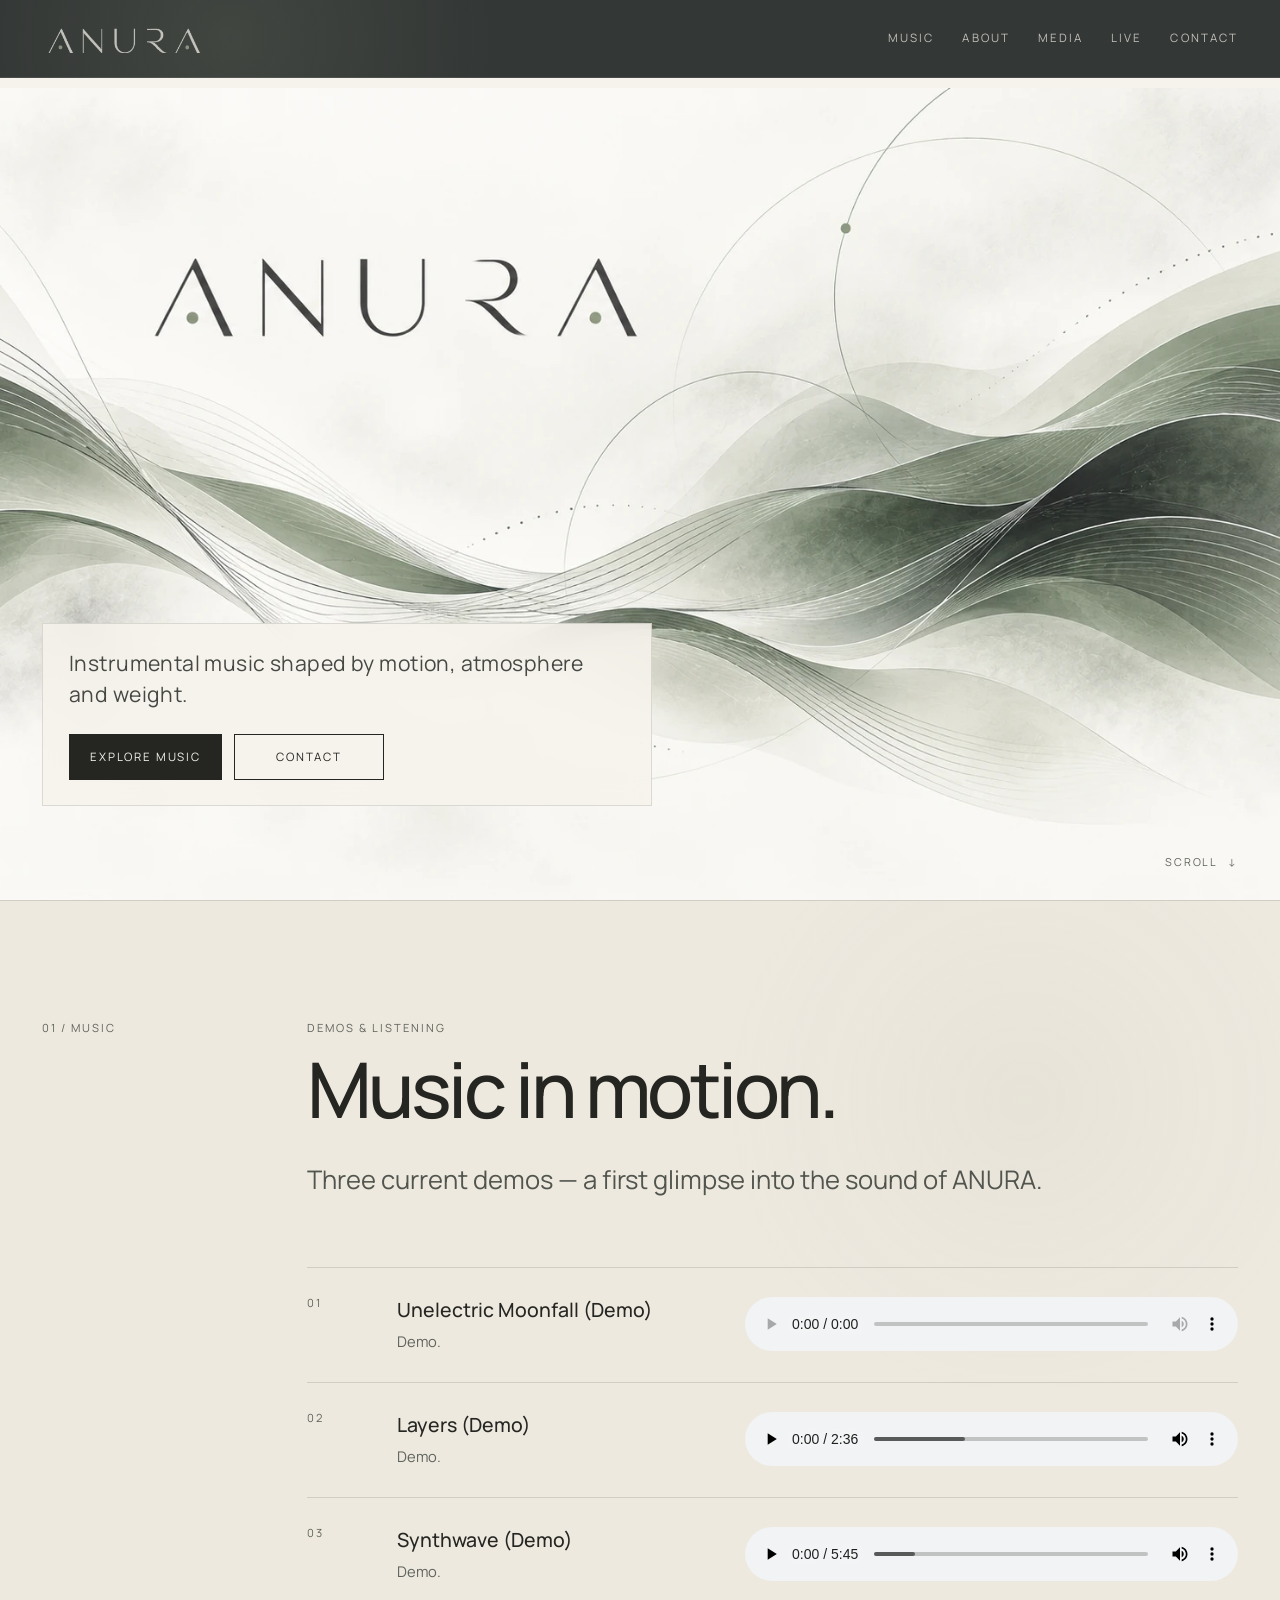
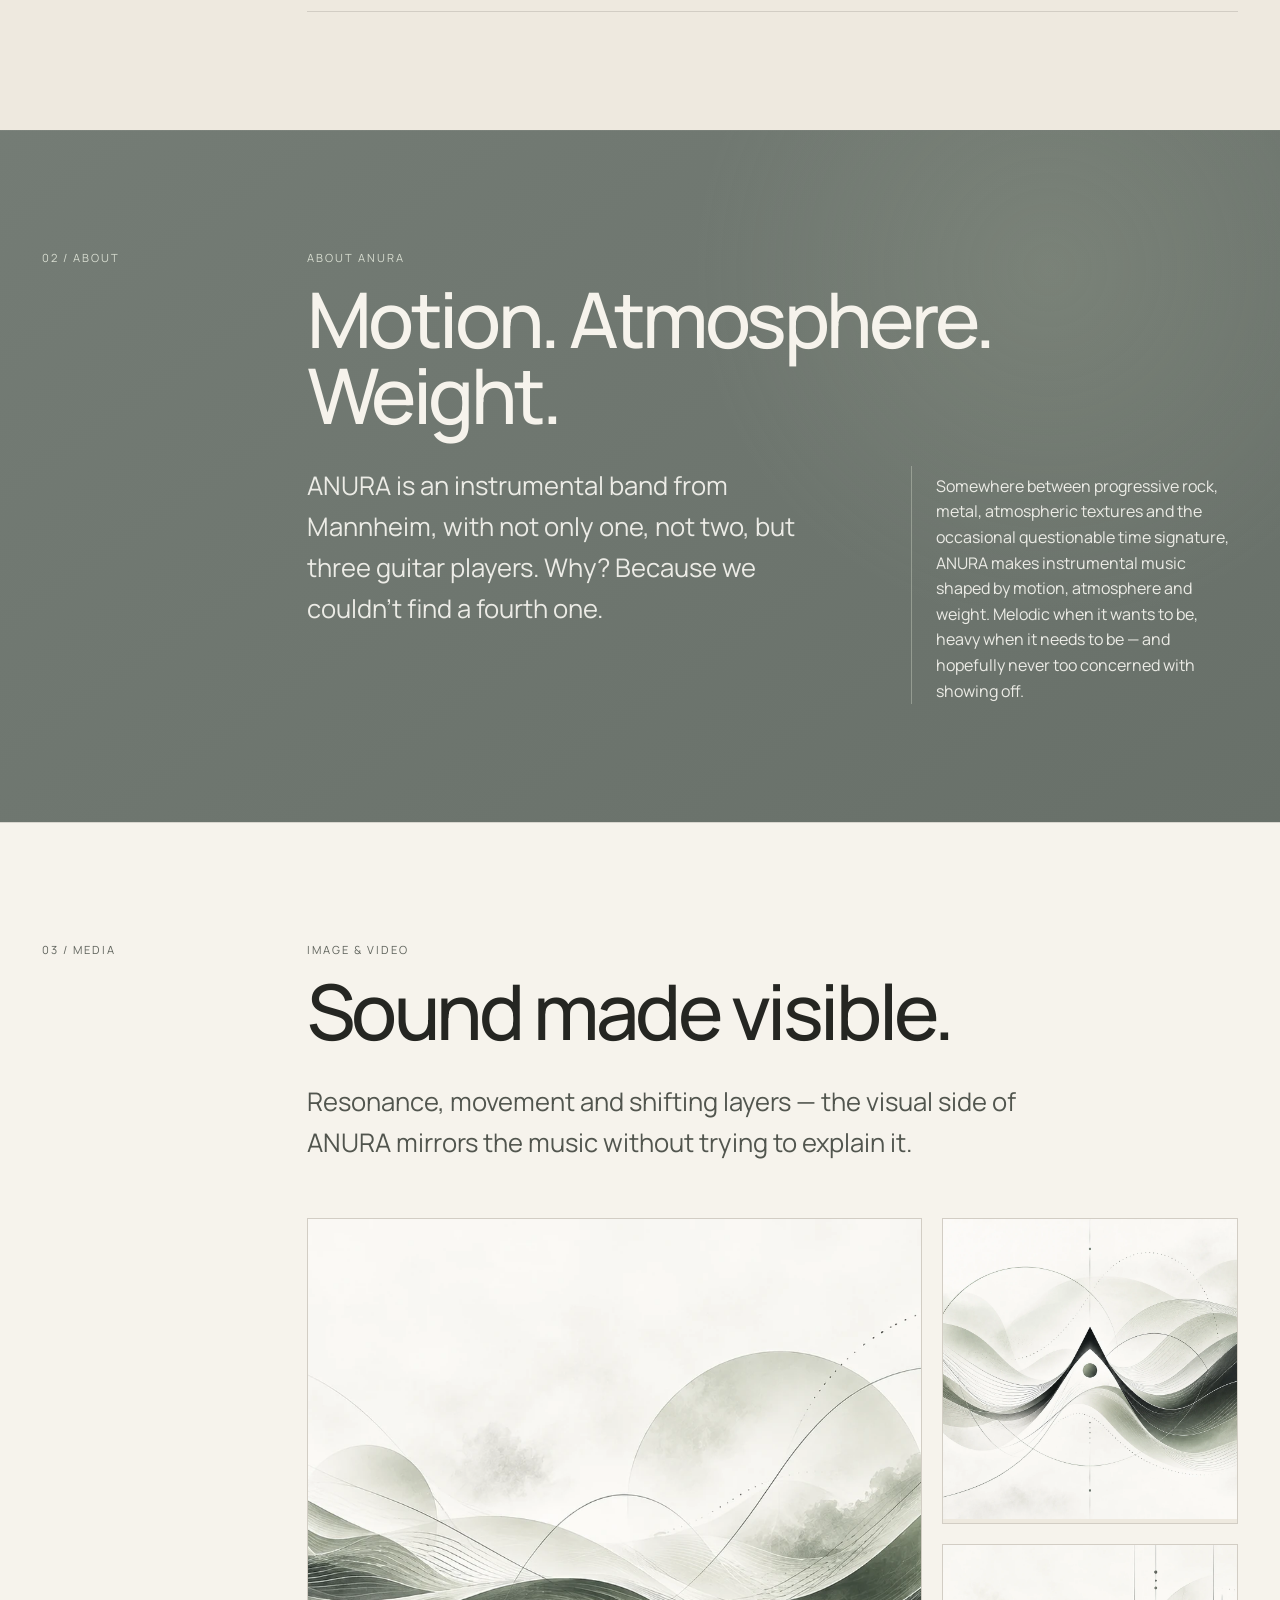
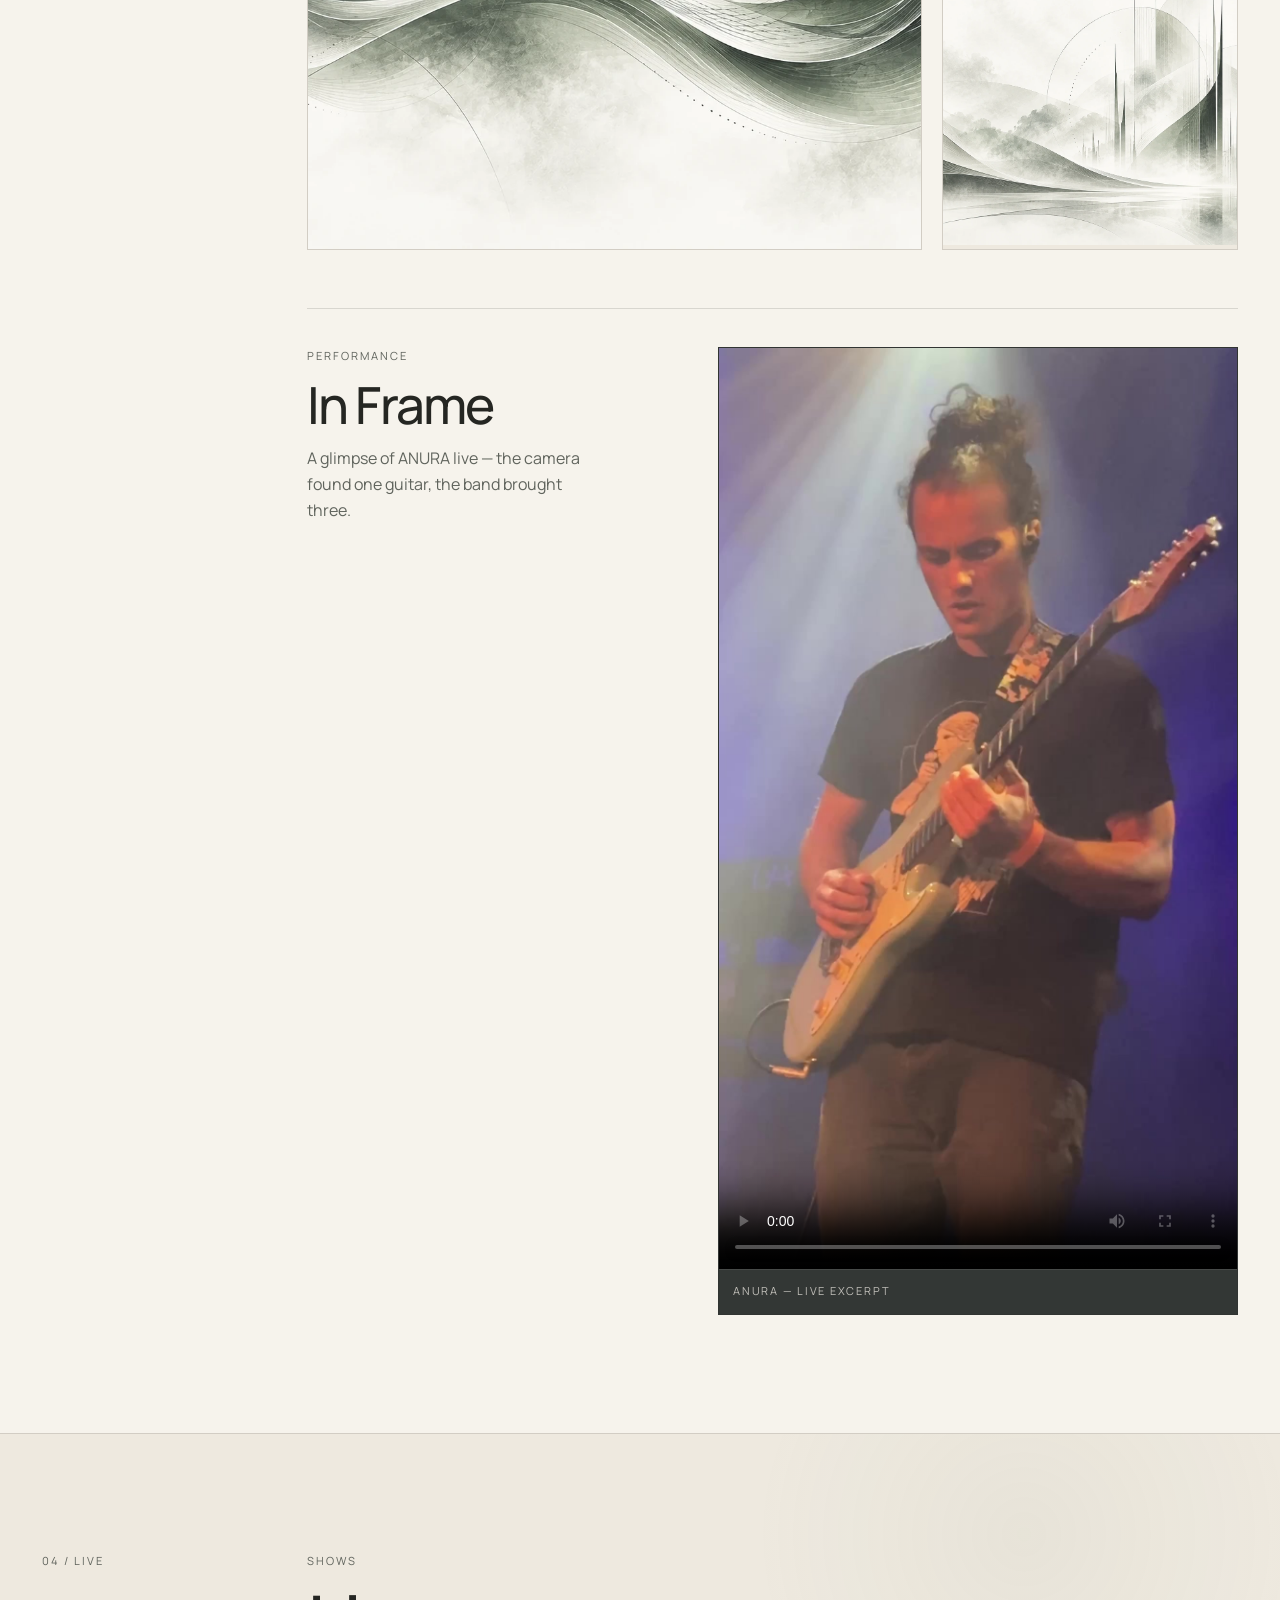
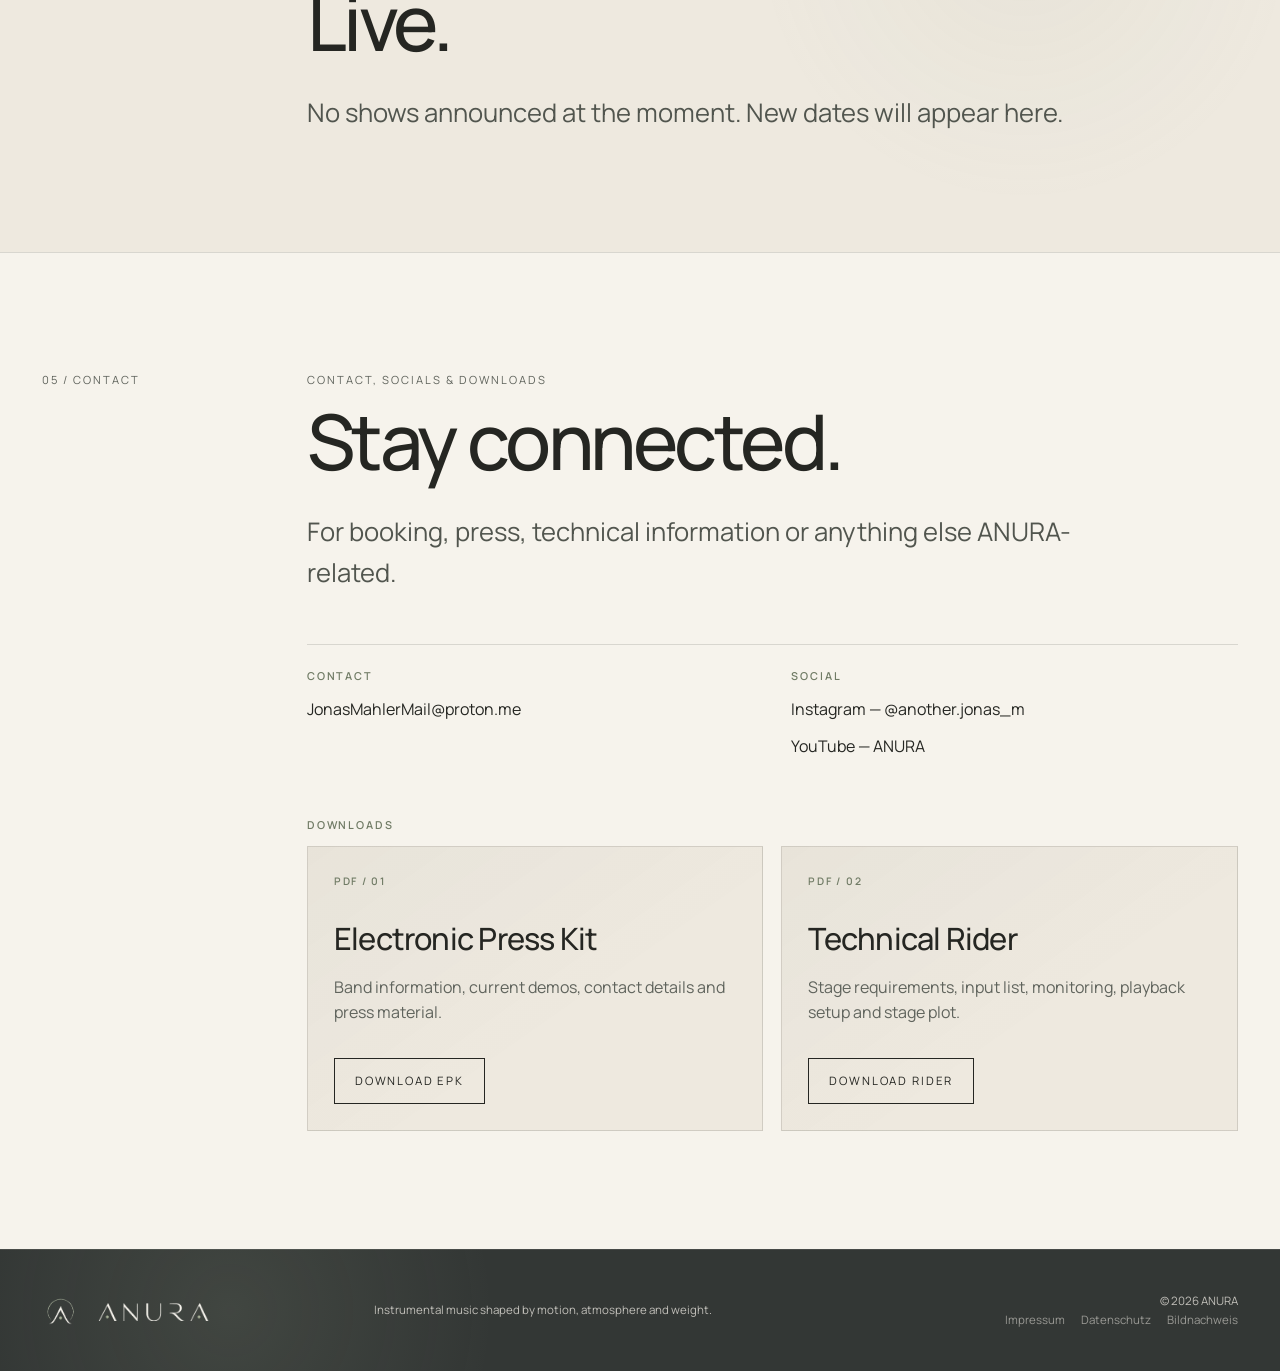
==== index.html @ facc335d "Website v1" ====
<!doctype html>
<html lang="en">
<head>
  <meta charset="utf-8">
  <meta name="viewport" content="width=device-width, initial-scale=1">

  <title>ANURA — Instrumental music shaped by motion, atmosphere and weight.</title>
  <meta name="description" content="ANURA — Instrumental music shaped by motion, atmosphere and weight.">
  <meta name="theme-color" content="#F6F3EC">
  <meta name="author" content="ANURA">
  <meta name="robots" content="index, follow">
  <meta property="og:type" content="website">
  <meta property="og:title" content="ANURA — Instrumental music shaped by motion, atmosphere and weight.">
  <meta property="og:description" content="ANURA — instrumental progressive music from Mannheim. Music, visuals, press kit and technical rider.">
  <meta property="og:image" content="assets/images/anura-hero-visual.webp">

  <link rel="preconnect" href="https://fonts.bunny.net">
  <link href="https://fonts.bunny.net/css?family=manrope:300,400,500,600" rel="stylesheet">
  <link rel="icon" href="assets/brand/anura-favicon.png" type="image/png">
  <link rel="stylesheet" href="style.css">
</head>

<body>
  <header class="site-header" id="site-header">
    <a class="header-logo" href="#top" aria-label="ANURA — back to top">
      <img src="assets/brand/anura-wordmark-light.png" alt="ANURA">
    </a>

    <button
      class="menu-toggle"
      type="button"
      aria-expanded="false"
      aria-controls="main-navigation"
      aria-label="Open navigation">
      <span></span>
      <span></span>
    </button>

    <nav class="main-nav" id="main-navigation" aria-label="Main navigation">
      <a href="#music">Music</a>
      <a href="#about">About</a>
      <a href="#media">Media</a>
      <a href="#live">Live</a>
      <a href="#contact">Contact</a>
    </nav>
  </header>

  <main id="top">
    <section class="hero hero-visual" aria-labelledby="hero-title">
      <h1 id="hero-title" class="sr-only">ANURA</h1>

      <figure class="hero-art reveal">
        <img
          src="assets/images/anura-hero-visual.webp"
          alt="ANURA wordmark above flowing abstract waveforms in sage, graphite and off-white.">
      </figure>

      <div class="hero-panel reveal">
        <p class="hero-subline">
          Instrumental music shaped by motion, atmosphere and weight.
        </p>

        <div class="hero-actions">
          <a class="button button-primary" href="#music">Explore music</a>
          <a class="button button-secondary" href="#contact">Contact</a>
        </div>
      </div>

      <a class="scroll-hint" href="#music" aria-label="Scroll to music">
        <span>Scroll</span>
        <span aria-hidden="true">↓</span>
      </a>
    </section>

    <section class="section section-soft" id="music" aria-labelledby="music-title">
      <div class="section-index reveal">01 / Music</div>

      <div class="section-content reveal">
        <p class="eyebrow">Demos & listening</p>
        <h2 id="music-title">Music in motion.</h2>
        <p class="lead">
          Three current demos — a first glimpse into the sound of ANURA.
        </p>

        <div class="track-list" aria-label="ANURA music tracks">
          <article class="track-card">
            <div class="track-meta">
              <span class="track-number">01</span>
              <div>
                <h3>Unelectric Moonfall (Demo)</h3>
                <p>Demo.</p>
              </div>
            </div>
            <audio controls preload="metadata">
              <source src="media/audio/song1.wav" type="audio/wav">
              Your browser does not support the audio element.
            </audio>
          </article>

          <article class="track-card">
            <div class="track-meta">
              <span class="track-number">02</span>
              <div>
                <h3>Layers (Demo)</h3>
                <p>Demo.</p>
              </div>
            </div>
            <audio controls preload="metadata">
              <source src="media/audio/song2.mp3" type="audio/mpeg">
              Your browser does not support the audio element.
            </audio>
          </article>

          <article class="track-card">
            <div class="track-meta">
              <span class="track-number">03</span>
              <div>
                <h3>Synthwave (Demo)</h3>
                <p>Demo.</p>
              </div>
            </div>
            <audio controls preload="metadata">
              <source src="media/audio/song3.mp3" type="audio/mpeg">
              Your browser does not support the audio element.
            </audio>
          </article>
        </div>
      </div>
    </section>

    <section class="section section-contrast" id="about" aria-labelledby="about-title">
      <div class="section-index reveal">02 / About</div>

      <div class="section-content reveal">
        <p class="eyebrow">About ANURA</p>
        <h2 id="about-title">Motion. Atmosphere. Weight.</h2>

        <div class="copy-columns">
          <p class="lead">
            ANURA is an instrumental band from Mannheim, with not only one, not two,
            but three guitar players. Why? Because we couldn't find a fourth one.
          </p>
          <p>
            Somewhere between progressive rock, metal, atmospheric textures and the occasional
            questionable time signature, ANURA makes instrumental music shaped by motion, atmosphere
            and weight. Melodic when it wants to be, heavy when it needs to be — and hopefully never
            too concerned with showing off.
          </p>
        </div>
      </div>
    </section>

    <section class="section" id="media" aria-labelledby="media-title">
      <div class="section-index reveal">03 / Media</div>

      <div class="section-content reveal">
        <p class="eyebrow">Image & video</p>
        <h2 id="media-title">Sound made visible.</h2>
        <p class="lead">
          Resonance, movement and shifting layers — the visual side of ANURA mirrors the music without trying to explain it.
        </p>

        <div class="visual-gallery">
          <figure class="visual-card visual-card-wide">
            <img
              src="assets/images/anura-resonance-visual.webp"
              alt="Abstract ANURA visual with layered sage and graphite waveforms, arcs and fine resonance lines."
              loading="lazy">
          </figure>

          <figure class="visual-card">
            <img
              src="assets/images/anura-a-visual.webp"
              alt="Abstract ANURA artwork with a central stylized A surrounded by flowing waveforms and curved line structures."
              loading="lazy">
          </figure>

          <figure class="visual-card visual-card-third">
            <img
              src="assets/images/anura-motion-visual-03.webp"
              alt="Atmospheric ANURA visual with mist, vertical structures, fine arcs and subtle geometric traces."
              loading="lazy">
          </figure>
        </div>

        <div class="video-feature">
          <div class="video-feature-copy">
            <p class="eyebrow">Performance</p>
            <h3>In Frame</h3>
            <p>A glimpse of ANURA live — the camera found one guitar, the band brought three.</p>
          </div>

          <figure class="video-card video-card-featured">
            <video
              controls
              preload="metadata"
              playsinline
              poster="assets/images/anura-video-poster.jpg">
              <source src="media/video/anura-live.mp4" type="video/mp4">
              Your browser does not support the video element.
            </video>
            <figcaption>ANURA — Live Excerpt</figcaption>
          </figure>
        </div>
      </div>
    </section>

    <section class="section section-soft" id="live" aria-labelledby="live-title">
      <div class="section-index reveal">04 / Live</div>

      <div class="section-content reveal">
        <p class="eyebrow">Shows</p>
        <h2 id="live-title">Live.</h2>
        <p class="lead">
          No shows announced at the moment. New dates will appear here.
        </p>
      </div>
    </section>

    <section class="section contact-section" id="contact" aria-labelledby="contact-title">
      <div class="section-index reveal">05 / Contact</div>

      <div class="section-content reveal">
        <p class="eyebrow">Contact, socials & downloads</p>
        <h2 id="contact-title">Stay connected.</h2>
        <p class="lead">
          For booking, press, technical information or anything else ANURA-related.
        </p>

        <div class="contact-grid">
          <div class="contact-group">
            <p class="contact-label">Contact</p>
            <a class="contact-link" href="mailto:JonasMahlerMail@proton.me">
              JonasMahlerMail@proton.me
            </a>
          </div>

          <div class="contact-group">
            <p class="contact-label">Social</p>
            <div class="link-stack">
              <a
                class="contact-link"
                href="https://www.instagram.com/another.jonas_m/"
                target="_blank"
                rel="noopener noreferrer">
                Instagram — @another.jonas_m
              </a>
              <a
                class="contact-link"
                href="https://www.youtube.com/@Anura-n4k"
                target="_blank"
                rel="noopener noreferrer">
                YouTube — ANURA
              </a>
            </div>
          </div>
        </div>

        <div class="download-area">
          <p class="contact-label">Downloads</p>

          <div class="download-grid">
            <article class="download-card">
              <div>
                <span class="download-index">PDF / 01</span>
                <h3>Electronic Press Kit</h3>
                <p>
                  Band information, current demos, contact details and press material.
                </p>
              </div>
              <a
                class="button button-secondary download-button"
                href="media/documents/ANURA_EPK_2026.pdf"
                download="ANURA_EPK_2026.pdf">
                Download EPK
              </a>
            </article>

            <article class="download-card">
              <div>
                <span class="download-index">PDF / 02</span>
                <h3>Technical Rider</h3>
                <p>
                  Stage requirements, input list, monitoring, playback setup and stage plot.
                </p>
              </div>
              <a
                class="button button-secondary download-button"
                href="media/documents/ANURA_Technical_Rider_2026.pdf"
                download="ANURA_Technical_Rider_2026.pdf">
                Download Rider
              </a>
            </article>
          </div>
        </div>
      </div>
    </section>
  </main>

  <footer class="site-footer">
    <div class="footer-brand">
      <img src="assets/brand/anura-signet-light.png" alt="" aria-hidden="true">
      <img src="assets/brand/anura-wordmark-light.png" alt="ANURA">
    </div>

    <p>Instrumental music shaped by motion, atmosphere and weight.</p>

    <div class="footer-meta">
      <span>© <span id="year"></span> ANURA</span>
      <nav class="legal-links" aria-label="Legal information">
        <a href="impressum.html">Impressum</a>
        <a href="datenschutz.html">Datenschutz</a>
        <a href="bildnachweis.html">Bildnachweis</a>
      </nav>
    </div>
  </footer>

  <script src="script.js"></script>
</body>
</html>
---- style.css ----
:root {
  --paper: #f6f3ec;
  --paper-soft: #eee9df;
  --ink: #252622;
  --ink-soft: #60645d;
  --sage: #8f9a80;
  --sage-dark: #707b65;
  --graphite: #3e433f;
  --graphite-deep: #333735;
  --graphite-soft: #4b514c;
  --about-dark: #747c75;
  --about-dark-deep: #687069;
  --line: rgba(37, 38, 34, 0.14);
  --line-soft: rgba(143, 154, 128, 0.22);
  --content: 1440px;
}

* {
  box-sizing: border-box;
}

html {
  scroll-behavior: smooth;
  scroll-padding-top: 96px;
}

body {
  margin: 0;
  min-width: 320px;
  background: var(--paper);
  color: var(--ink);
  font-family: "Manrope", Arial, Helvetica, sans-serif;
  font-size: 16px;
  line-height: 1.6;
  -webkit-font-smoothing: antialiased;
}

body.menu-open {
  overflow: hidden;
}

img {
  max-width: 100%;
  display: block;
}

a {
  color: inherit;
  text-decoration: none;
}

button {
  font: inherit;
}


.sr-only {
  position: absolute !important;
  width: 1px !important;
  height: 1px !important;
  padding: 0 !important;
  margin: -1px !important;
  overflow: hidden !important;
  clip: rect(0, 0, 0, 0) !important;
  white-space: nowrap !important;
  border: 0 !important;
}

::selection {
  color: var(--paper);
  background: var(--ink);
}

.site-header {
  position: fixed;
  inset: 0 0 auto 0;
  z-index: 100;
  width: min(100%, var(--content));
  margin-inline: auto;
  padding: 24px 42px;
  display: flex;
  align-items: center;
  justify-content: space-between;
  transition: background .25s ease, border-color .25s ease;
}

.site-header.scrolled {
  background: rgba(246, 243, 236, 0.91);
  border-bottom: 1px solid var(--line);
  backdrop-filter: blur(12px);
}

.header-logo {
  width: 166px;
}

.header-logo img {
  width: 100%;
}

.main-nav {
  display: flex;
  gap: 28px;
  align-items: center;
}

.main-nav a {
  font-size: .72rem;
  text-transform: uppercase;
  letter-spacing: .18em;
  opacity: .7;
  transition: opacity .2s ease;
}

.main-nav a:hover,
.main-nav a:focus-visible {
  opacity: 1;
}

.menu-toggle {
  display: none;
  width: 44px;
  height: 44px;
  padding: 10px;
  border: 0;
  background: transparent;
  cursor: pointer;
}

.menu-toggle span {
  display: block;
  height: 1px;
  margin: 7px 0;
  background: var(--ink);
}

.hero {
  position: relative;
  width: min(100%, var(--content));
  min-height: 100svh;
  margin-inline: auto;
  padding: 150px 42px 78px;
  display: grid;
  grid-template-columns: minmax(0, 1.2fr) minmax(280px, .8fr);
  align-items: center;
  gap: 58px;
  overflow: hidden;
}

.hero-background {
  position: absolute;
  inset: 0;
  pointer-events: none;
}

.orbit {
  position: absolute;
  border: 1px solid var(--line-soft);
  border-radius: 50%;
}

.orbit-one {
  width: 520px;
  height: 520px;
  right: -90px;
  top: 100px;
}

.orbit-two {
  width: 310px;
  height: 310px;
  right: 20px;
  top: 205px;
  border-style: dashed;
  opacity: .65;
}

.motion-line {
  position: absolute;
  left: 8%;
  width: 68%;
  height: 160px;
  border: solid var(--line-soft);
  border-width: 1px 0 0;
  border-radius: 50%;
  transform-origin: left center;
}

.line-one {
  top: 62%;
  transform: rotate(4deg);
}

.line-two {
  top: 67%;
  transform: rotate(-2deg) scaleY(.72);
}

.line-three {
  top: 72%;
  transform: rotate(3deg) scaleY(.42);
  opacity: .7;
}

.hero-copy {
  position: relative;
  z-index: 2;
  max-width: 850px;
}

.hero-wordmark {
  width: min(100%, 850px);
  margin-bottom: 30px;
}

.hero-subline {
  max-width: 700px;
  margin: 0;
  font-size: clamp(1.12rem, 2vw, 1.62rem);
  line-height: 1.45;
  letter-spacing: .02em;
  color: #464943;
}

.hero-actions {
  display: flex;
  flex-wrap: wrap;
  gap: 12px;
  margin-top: 38px;
}

.button {
  display: inline-flex;
  align-items: center;
  justify-content: center;
  min-width: 150px;
  padding: 13px 20px;
  border: 1px solid var(--ink);
  font-size: .72rem;
  text-transform: uppercase;
  letter-spacing: .16em;
  transition: transform .2s ease, background .2s ease, color .2s ease;
}

.button:hover,
.button:focus-visible {
  transform: translateY(-2px);
}

.button-primary {
  color: var(--paper);
  background: var(--ink);
}

.button-secondary:hover {
  background: rgba(37, 38, 34, .05);
}

.hero-signet {
  position: relative;
  z-index: 2;
  justify-self: end;
  width: min(29vw, 360px);
}

.hero-signet img {
  width: 100%;
}

.scroll-hint {
  position: absolute;
  left: 42px;
  bottom: 30px;
  z-index: 2;
  display: flex;
  gap: 10px;
  font-size: .68rem;
  text-transform: uppercase;
  letter-spacing: .17em;
  color: var(--ink-soft);
}

.section {
  width: min(100%, var(--content));
  margin-inline: auto;
  padding: 118px 42px;
  border-top: 1px solid var(--line);
  display: grid;
  grid-template-columns: minmax(140px, .22fr) minmax(0, 1fr);
  gap: 60px;
}

.section-soft {
  width: 100%;
  max-width: none;
  padding-left: max(42px, calc((100vw - var(--content)) / 2 + 42px));
  padding-right: max(42px, calc((100vw - var(--content)) / 2 + 42px));
  background:
    radial-gradient(circle at 80% 24%, rgba(143, 154, 128, .07), transparent 25%),
    var(--paper-soft);
}

.section-contrast {
  width: 100%;
  max-width: none;
  padding-left: max(42px, calc((100vw - var(--content)) / 2 + 42px));
  padding-right: max(42px, calc((100vw - var(--content)) / 2 + 42px));
  color: var(--paper);
  background:
    radial-gradient(circle at 82% 20%, rgba(178, 187, 164, .18), transparent 30%),
    linear-gradient(145deg, var(--about-dark) 0%, var(--about-dark-deep) 100%);
  border-top-color: rgba(246, 243, 236, .10);
}

.section-contrast .section-index,
.section-contrast .eyebrow {
  color: #d6dbcf;
}

.section-contrast h2 {
  color: var(--paper);
}

.section-contrast .lead,
.section-contrast .copy-columns p:last-child {
  color: rgba(250, 248, 243, .90);
}

.section-contrast .copy-columns p:last-child {
  border-left: 1px solid rgba(215, 221, 205, .38);
  padding-left: 24px;
}

.section-index,
.eyebrow,
.track-number {
  color: var(--ink-soft);
  font-size: .7rem;
  text-transform: uppercase;
  letter-spacing: .18em;
}

.section-content {
  width: 100%;
  max-width: 1030px;
}

.eyebrow {
  margin: 0 0 14px;
}

.section h2 {
  max-width: 900px;
  margin: 0 0 34px;
  font-size: clamp(2.8rem, 6vw, 5.9rem);
  font-weight: 500;
  line-height: .98;
  letter-spacing: -.045em;
}

.lead {
  max-width: 780px;
  margin: 0;
  color: #51554e;
  font-size: clamp(1.18rem, 2vw, 1.62rem);
}

.track-placeholder-grid {
  margin-top: 66px;
  border-top: 1px solid var(--line);
}

.track-placeholder {
  min-height: 120px;
  padding: 24px 0;
  border-bottom: 1px solid var(--line);
  display: grid;
  grid-template-columns: 86px 1fr;
  align-items: center;
  gap: 20px;
}

.track-placeholder h3 {
  margin: 0 0 5px;
  font-size: 1.22rem;
  font-weight: 500;
}

.track-placeholder p,
.copy-columns p:last-child {
  margin: 0;
  color: var(--ink-soft);
}

.track-placeholder {
  transition: background .22s ease, padding .22s ease;
}

.track-placeholder:hover {
  background: rgba(62, 67, 63, .045);
  padding-left: 14px;
  padding-right: 14px;
}

.copy-columns {
  display: grid;
  grid-template-columns: 1.25fr .75fr;
  gap: 60px;
  align-items: start;
}

.copy-columns p:last-child {
  max-width: 420px;
  padding-top: 8px;
}

.media-placeholders {
  margin-top: 66px;
  display: grid;
  grid-template-columns: 1.15fr .85fr;
  gap: 18px;
}

.media-placeholder {
  min-height: 340px;
  padding: 24px;
  border: 1px solid rgba(62, 67, 63, .20);
  background:
    linear-gradient(145deg, rgba(62, 67, 63, .07), transparent 58%),
    radial-gradient(circle at 70% 30%, rgba(143,154,128,.14), transparent 30%),
    repeating-radial-gradient(
      ellipse at 5% 100%,
      transparent 0 24px,
      rgba(143,154,128,.12) 25px 26px
    );
  display: flex;
  flex-direction: column;
  justify-content: space-between;
}

.media-placeholder span {
  color: var(--ink-soft);
  font-size: .7rem;
  text-transform: uppercase;
  letter-spacing: .18em;
}

.media-placeholder p {
  margin: 0;
  font-size: 1.12rem;
}

.contact-placeholder {
  margin-top: 56px;
  border-top: 1px solid var(--line);
}

.contact-placeholder span {
  display: block;
  padding: 18px 0;
  border-bottom: 1px solid var(--line);
  color: var(--ink-soft);
}

.site-footer {
  width: min(100%, var(--content));
  margin-inline: auto;
  padding: 42px;
  border-top: 1px solid var(--line);
  display: grid;
  grid-template-columns: .8fr 1.4fr .8fr;
  gap: 28px;
  align-items: center;
  color: rgba(246, 243, 236, .72);
  font-size: .72rem;
  background:
    radial-gradient(circle at 18% 50%, rgba(166,176,150,.12), transparent 25%),
    var(--graphite-deep);
  border-top-color: rgba(246, 243, 236, .10);
}

.footer-brand {
  display: flex;
  align-items: center;
  gap: 14px;
}

.footer-brand img:first-child {
  width: 38px;
}

.footer-brand img:last-child {
  width: 120px;
}

.site-footer p {
  margin: 0;
}

.footer-meta {
  display: flex;
  flex-direction: column;
  align-items: flex-end;
  text-align: right;
}

.reveal {
  opacity: 0;
  transform: translateY(18px);
  transition: opacity .7s ease, transform .7s ease;
}

.reveal.visible {
  opacity: 1;
  transform: none;
}

@media (max-width: 960px) {
  .hero {
    grid-template-columns: 1fr;
    align-content: center;
  }

  .hero-signet {
    justify-self: start;
    width: min(52vw, 300px);
  }

  .orbit-one {
    right: -220px;
  }
}

@media (max-width: 820px) {
  .site-header {
    padding: 20px;
  }

  .header-logo {
    width: 132px;
  }

  .menu-toggle {
    display: block;
    position: relative;
    z-index: 102;
  }

  .main-nav {
    position: fixed;
    inset: 0;
    z-index: 101;
    padding: 100px 24px;
    background: rgba(246, 243, 236, .98);
    display: flex;
    flex-direction: column;
    justify-content: center;
    gap: 26px;
    opacity: 0;
    pointer-events: none;
    transition: opacity .22s ease;
  }

  .main-nav.open {
    opacity: 1;
    pointer-events: auto;
  }

  .main-nav a {
    font-size: 1rem;
  }

  .hero {
    min-height: 100svh;
    padding: 130px 20px 70px;
    gap: 28px;
  }

  .hero-signet {
    width: min(58vw, 260px);
  }

  .orbit-one {
    width: 360px;
    height: 360px;
    right: -180px;
    top: 160px;
  }

  .orbit-two {
    display: none;
  }

  .scroll-hint {
    left: 20px;
  }

  .section,
  .section-soft,
  .section-contrast {
    padding: 84px 20px;
    grid-template-columns: 1fr;
    gap: 26px;
  }

  .copy-columns,
  .media-placeholders {
    grid-template-columns: 1fr;
    gap: 24px;
  }

  .media-placeholder {
    min-height: 240px;
  }

  .site-footer {
    padding: 34px 20px 44px;
    grid-template-columns: 1fr;
  }

  .footer-meta {
    align-items: flex-start;
    text-align: left;
  }
}

@media (prefers-reduced-motion: reduce) {
  html {
    scroll-behavior: auto;
  }

  *,
  *::before,
  *::after {
    animation-duration: .01ms !important;
    transition-duration: .01ms !important;
  }

  .reveal {
    opacity: 1;
    transform: none;
  }
}

.track-list {
  margin-top: 66px;
  border-top: 1px solid var(--line);
}

.track-card {
  padding: 26px 0 28px;
  border-bottom: 1px solid var(--line);
  display: grid;
  grid-template-columns: minmax(260px, .9fr) minmax(280px, 1.1fr);
  gap: 34px;
  align-items: center;
}

.track-meta {
  display: grid;
  grid-template-columns: 74px 1fr;
  gap: 16px;
  align-items: start;
}

.track-meta h3 {
  margin: 0 0 5px;
  font-size: 1.22rem;
  font-weight: 500;
}

.track-meta p {
  margin: 0;
  color: var(--ink-soft);
  font-size: .92rem;
}

.track-card audio {
  width: 100%;
  min-height: 42px;
  accent-color: var(--sage-dark);
}

code {
  padding: .08em .28em;
  border-radius: 3px;
  background: rgba(37,38,34,.06);
  font-family: ui-monospace, SFMono-Regular, Menlo, Monaco, Consolas, monospace;
  font-size: .88em;
}

@media (max-width: 820px) {
  .track-card {
    grid-template-columns: 1fr;
    gap: 18px;
  }

  .track-meta {
    grid-template-columns: 58px 1fr;
  }
}


/* =========================================
   v9 — selected ANURA visual system
   ========================================= */

.hero.hero-visual {
  position: relative;
  width: min(100%, var(--content));
  min-height: 100svh;
  margin-inline: auto;
  padding: 105px 42px 62px;
  display: flex;
  align-items: stretch;
  overflow: hidden;
}

.hero-art {
  position: absolute;
  inset: 88px 0 0;
  margin: 0;
  overflow: hidden;
  background: var(--paper);
}

.hero-art img {
  width: 100%;
  height: 100%;
  object-fit: cover;
  object-position: center;
}

.hero-panel {
  position: relative;
  z-index: 3;
  align-self: flex-end;
  width: min(610px, calc(100% - 84px));
  margin: 0 0 32px 0;
  padding: 24px 26px 25px;
  background: rgba(246, 243, 236, .88);
  border: 1px solid rgba(37, 38, 34, .13);
  backdrop-filter: blur(12px);
}

.hero.hero-visual .hero-subline {
  margin: 0;
  max-width: 520px;
  font-size: clamp(1.05rem, 1.65vw, 1.38rem);
}

.hero.hero-visual .hero-actions {
  margin-top: 24px;
}

.hero.hero-visual .scroll-hint {
  z-index: 4;
  left: auto;
  right: 42px;
  color: var(--ink-soft);
}

.visual-gallery {
  margin-top: 64px;
  display: grid;
  grid-template-columns: 1.35fr .65fr;
  gap: 20px;
  align-items: stretch;
}

.visual-card {
  margin: 0;
  border: 1px solid var(--line);
  background: var(--paper-soft);
  overflow: hidden;
}

.visual-card-wide {
  grid-row: span 2;
}

.visual-card img {
  width: 100%;
  height: 100%;
  min-height: 300px;
  object-fit: cover;
  display: block;
}

.visual-card-wide img {
  min-height: 630px;
}

.visual-card figcaption {
  padding: 12px 14px 14px;
  border-top: 1px solid var(--line);
  color: var(--ink-soft);
  font-size: .69rem;
  letter-spacing: .16em;
  text-transform: uppercase;
  background: rgba(246, 243, 236, .94);
}

.video-placeholder {
  min-height: 260px;
  padding: 24px;
  border: 1px solid var(--line);
  background:
    linear-gradient(145deg, rgba(62, 67, 63, .07), transparent 58%),
    radial-gradient(circle at 70% 30%, rgba(143,154,128,.14), transparent 30%),
    var(--paper-soft);
  display: flex;
  flex-direction: column;
  justify-content: space-between;
}

.video-placeholder span {
  color: var(--ink-soft);
  font-size: .7rem;
  text-transform: uppercase;
  letter-spacing: .18em;
}

.video-placeholder p {
  margin: 0;
  font-size: 1.12rem;
}

@media (max-width: 960px) {
  .hero.hero-visual {
    padding-left: 20px;
    padding-right: 20px;
  }

  .hero-art {
    inset: 78px 0 0;
  }

  .hero-panel {
    width: min(580px, calc(100% - 40px));
    margin-bottom: 42px;
  }

  .hero.hero-visual .scroll-hint {
    right: 20px;
  }

  .visual-gallery {
    grid-template-columns: 1fr;
  }

  .visual-card-wide {
    grid-row: auto;
  }

  .visual-card-wide img,
  .visual-card img {
    min-height: 0;
    aspect-ratio: 16 / 9;
  }
}

@media (max-width: 620px) {
  .hero.hero-visual {
    min-height: 88svh;
    padding-top: 86px;
  }

  .hero-art {
    inset: 72px 0 0;
  }

  .hero-art img {
    object-position: center center;
  }

  .hero-panel {
    width: calc(100% - 20px);
    margin: 0 0 42px;
    padding: 18px;
  }

  .hero.hero-visual .button {
    min-width: 0;
    flex: 1 1 auto;
  }

  .visual-gallery {
    margin-top: 44px;
  }
}


/* =========================================
   v10 — embedded portrait video
   ========================================= */

.video-card {
  margin: 0;
  border: 1px solid var(--line);
  background: var(--graphite-deep);
  overflow: hidden;
  display: flex;
  flex-direction: column;
}

.video-card video {
  display: block;
  width: 100%;
  aspect-ratio: 9 / 16;
  object-fit: contain;
  background: #1f2421;
}

.video-card figcaption {
  padding: 12px 14px 14px;
  border-top: 1px solid rgba(246, 243, 236, .10);
  color: rgba(246, 243, 236, .72);
  background: var(--graphite-deep);
  font-size: .69rem;
  letter-spacing: .16em;
  text-transform: uppercase;
}

@media (max-width: 960px) {
  .video-card {
    width: min(100%, 430px);
  }
}


/* v10b — make the embedded video unmistakably visible */
.video-feature {
  margin-top: 70px;
  padding-top: 42px;
  border-top: 1px solid var(--line);
  display: grid;
  grid-template-columns: minmax(180px, .35fr) minmax(280px, .65fr);
  gap: 42px;
  align-items: start;
}

.video-feature-copy h3 {
  margin: 8px 0 12px;
  font-size: clamp(2rem, 4vw, 3.5rem);
  font-weight: 500;
  line-height: 1;
  letter-spacing: -.035em;
}

.video-feature-copy p:last-child {
  max-width: 300px;
  color: var(--ink-soft);
}

.video-card-featured {
  width: min(100%, 520px);
  justify-self: end;
}

.video-card-featured video {
  width: 100%;
  height: auto;
  aspect-ratio: 9 / 16;
  object-fit: contain;
  background: #202522;
}

@media (max-width: 820px) {
  .video-feature {
    grid-template-columns: 1fr;
    gap: 24px;
  }

  .video-card-featured {
    justify-self: start;
    width: min(100%, 430px);
  }
}


/* =========================================
   v12 — contact, socials & PDF downloads
   ========================================= */

.contact-grid {
  margin-top: 58px;
  padding-top: 22px;
  border-top: 1px solid var(--line);
  display: grid;
  grid-template-columns: repeat(2, minmax(0, 1fr));
  gap: 38px;
}

.contact-group {
  min-width: 0;
}

.contact-label {
  margin: 0 0 13px;
  color: var(--sage-dark);
  font-size: .68rem;
  font-weight: 600;
  letter-spacing: .17em;
  text-transform: uppercase;
}

.link-stack {
  display: flex;
  flex-direction: column;
  align-items: flex-start;
  gap: 11px;
}

.contact-link {
  position: relative;
  display: inline-block;
  color: var(--ink);
  font-size: 1rem;
  text-decoration: none;
  overflow-wrap: anywhere;
}

.contact-link::after {
  content: "";
  position: absolute;
  left: 0;
  right: 100%;
  bottom: -4px;
  height: 1px;
  background: var(--sage-dark);
  transition: right .22s ease;
}

.contact-link:hover::after,
.contact-link:focus-visible::after {
  right: 0;
}

.download-area {
  margin-top: 64px;
}

.download-grid {
  display: grid;
  grid-template-columns: repeat(2, minmax(0, 1fr));
  gap: 18px;
}

.download-card {
  min-height: 250px;
  padding: 26px;
  border: 1px solid var(--line);
  background:
    linear-gradient(145deg, rgba(62, 67, 63, .035), transparent 60%),
    var(--paper-soft);
  display: flex;
  flex-direction: column;
  justify-content: space-between;
  gap: 32px;
}

.download-index {
  display: block;
  margin-bottom: 24px;
  color: var(--sage-dark);
  font-size: .65rem;
  font-weight: 600;
  letter-spacing: .17em;
  text-transform: uppercase;
}

.download-card h3 {
  margin: 0 0 12px;
  font-size: clamp(1.35rem, 2.4vw, 2rem);
  font-weight: 500;
  letter-spacing: -.025em;
}

.download-card p {
  margin: 0;
  max-width: 420px;
  color: var(--ink-soft);
  line-height: 1.6;
}

.download-button {
  align-self: flex-start;
}

@media (max-width: 720px) {
  .contact-grid,
  .download-grid {
    grid-template-columns: 1fr;
  }

  .download-card {
    min-height: 220px;
  }
}


/* =========================================
   v13 — legal pages, webfont & footer links
   ========================================= */

.legal-links {
  display: flex;
  gap: 16px;
  flex-wrap: wrap;
}

.legal-links a {
  color: inherit;
  opacity: .72;
  transition: opacity .2s ease;
}

.legal-links a:hover,
.legal-links a:focus-visible {
  opacity: 1;
}

.legal-page {
  min-height: 100vh;
  background: var(--paper);
  color: var(--ink);
}

.legal-header {
  width: min(100% - 40px, 960px);
  margin: 0 auto;
  padding: 30px 0 24px;
  display: flex;
  justify-content: space-between;
  align-items: center;
  border-bottom: 1px solid var(--line);
}

.legal-header img {
  width: 150px;
}

.legal-header a:last-child {
  font-size: .72rem;
  letter-spacing: .15em;
  text-transform: uppercase;
  opacity: .7;
}

.legal-main {
  width: min(100% - 40px, 760px);
  margin: 0 auto;
  padding: 78px 0 100px;
}

.legal-main .eyebrow {
  margin-bottom: 10px;
}

.legal-main h1 {
  margin: 0 0 46px;
  font-size: clamp(2.5rem, 8vw, 5.8rem);
  line-height: .95;
  font-weight: 400;
  letter-spacing: -.055em;
}

.legal-main h2 {
  margin: 44px 0 12px;
  font-size: 1.25rem;
  font-weight: 500;
}

.legal-main p,
.legal-main li {
  color: var(--ink-soft);
}

.legal-main a {
  text-decoration: underline;
  text-decoration-thickness: 1px;
  text-underline-offset: 3px;
}

.legal-note {
  margin: 0 0 34px;
  padding: 18px 20px;
  border-left: 3px solid var(--sage-dark);
  background: var(--paper-soft);
}

.legal-note strong {
  color: var(--ink);
}

.legal-address {
  font-style: normal;
  line-height: 1.85;
  color: var(--ink-soft);
}

.credit-list {
  display: grid;
  gap: 16px;
  margin-top: 26px;
}

.credit-item {
  padding: 18px 20px;
  border: 1px solid var(--line);
  background: var(--paper-soft);
}

.credit-item strong {
  display: block;
  margin-bottom: 4px;
  color: var(--ink);
}

@media (max-width: 620px) {
  .legal-header {
    width: min(100% - 28px, 960px);
  }

  .legal-main {
    width: min(100% - 28px, 760px);
    padding-top: 56px;
  }

  .legal-links {
    gap: 10px 14px;
  }
}


/* =========================================
   v15b — minimal final adjustments
   ========================================= */

/* Header: same dark graphite family as footer */
.site-header,
.site-header.scrolled {
  width: 100%;
  max-width: none;
  margin: 0;
  padding-left: max(42px, calc((100vw - var(--content)) / 2 + 42px));
  padding-right: max(42px, calc((100vw - var(--content)) / 2 + 42px));
  background:
    radial-gradient(circle at 18% 50%, rgba(166,176,150,.12), transparent 25%),
    var(--graphite-deep);
  border-bottom: 1px solid rgba(246, 243, 236, .10);
  color: var(--paper);
}

.site-header .main-nav a {
  color: rgba(246, 243, 236, .82);
}

.site-header .main-nav a:hover,
.site-header .main-nav a:focus-visible {
  color: var(--paper);
}

.site-header .menu-toggle span {
  background: var(--paper);
}

/* Third visual: same size as the existing smaller visual */
.visual-gallery {
  grid-template-columns: 1.35fr .65fr;
  grid-template-rows: repeat(2, minmax(0, auto));
  align-items: stretch;
}

.visual-card-wide {
  grid-row: 1 / span 2;
}

.visual-card:not(.visual-card-wide) img {
  aspect-ratio: 16 / 9;
  width: 100%;
  height: auto;
  object-fit: cover;
}

/* Keep spacing generous, but trim a little empty air */
.visual-gallery {
  margin-top: 54px;
}

.video-feature {
  margin-top: 58px;
  padding-top: 38px;
}

.contact-grid {
  margin-top: 50px;
}

.download-area {
  margin-top: 56px;
}

@media (max-width: 960px) {
  .visual-gallery {
    grid-template-columns: 1fr;
    grid-template-rows: auto;
  }

  .visual-card-wide {
    grid-row: auto;
  }

  .site-header,
  .site-header.scrolled {
    padding-left: 20px;
    padding-right: 20px;
  }
}


/* =========================================
   v16 — full-width hero + updated third visual
   ========================================= */

/* Make the first section stretch edge to edge for a stronger entry */
.hero.hero-visual {
  max-width: none;
  margin-left: 0;
  margin-right: 0;
  padding-left: 0;
  padding-right: 0;
}

.hero.hero-visual .hero-grid {
  max-width: none;
  grid-template-columns: minmax(340px, 42vw) minmax(0, 1fr);
  gap: 0;
  min-height: clamp(620px, 82vh, 860px);
}

.hero.hero-visual .hero-panel {
  margin-left: max(28px, calc((100vw - var(--content)) / 2 + 18px));
  margin-right: 40px;
  max-width: 560px;
  align-self: center;
  z-index: 3;
}

.hero.hero-visual .hero-art {
  width: 100%;
  min-height: clamp(620px, 82vh, 860px);
}

.hero.hero-visual .hero-art img {
  width: 100%;
  height: 100%;
  object-fit: cover;
  object-position: center center;
}

/* Keep the smaller two media cards aligned visually */
.visual-card-third img {
  aspect-ratio: 16 / 9;
  object-fit: cover;
}

@media (max-width: 1100px) {
  .hero.hero-visual .hero-grid {
    grid-template-columns: minmax(320px, 46vw) minmax(0, 1fr);
    min-height: clamp(580px, 78vh, 780px);
  }

  .hero.hero-visual .hero-panel {
    margin-left: 28px;
    margin-right: 28px;
  }

  .hero.hero-visual .hero-art,
  .hero.hero-visual .hero-art img {
    min-height: clamp(580px, 78vh, 780px);
  }
}

@media (max-width: 860px) {
  .hero.hero-visual .hero-grid {
    grid-template-columns: 1fr;
    min-height: 0;
  }

  .hero.hero-visual .hero-panel {
    margin: 0 20px;
    max-width: none;
    order: 2;
  }

  .hero.hero-visual .hero-art {
    order: 1;
    min-height: 54vh;
  }

  .hero.hero-visual .hero-art img {
    min-height: 54vh;
  }
}


/* =========================================
   v16.2 — exact header/footer match + hero correction
   ========================================= */

/* 1 + 2: Header bar uses EXACTLY the footer's background and text tone */
.site-header,
.site-header.scrolled {
  width: 100%;
  max-width: none;
  margin: 0;
  background:
    radial-gradient(circle at 18% 50%, rgba(166,176,150,.12), transparent 25%),
    var(--graphite-deep);
  border-bottom: 1px solid rgba(246, 243, 236, .10);
  color: rgba(246, 243, 236, .72);
}

.site-header .header-logo img {
  opacity: .72;
}

.site-header .main-nav a {
  color: rgba(246, 243, 236, .72);
  opacity: 1;
}

.site-header .main-nav a:hover,
.site-header .main-nav a:focus-visible {
  color: rgba(246, 243, 236, 1);
}

.site-header .menu-toggle span {
  background: rgba(246, 243, 236, .72);
}

/* 3: Hero truly spans the full viewport width.
   Keep the text/buttons aligned to the old content position. */
.hero.hero-visual {
  width: 100vw;
  max-width: none;
  min-height: 100svh;
  margin-left: calc(50% - 50vw);
  margin-right: calc(50% - 50vw);
  padding: 105px 42px 62px;
  display: flex;
  align-items: stretch;
}

.hero.hero-visual .hero-art {
  position: absolute;
  inset: 88px 0 0;
  width: 100%;
  min-height: 0;
}

.hero.hero-visual .hero-art img {
  width: 100%;
  height: 100%;
  min-height: 0;
  object-fit: cover;
  object-position: center center;
}

.hero.hero-visual .hero-panel {
  position: relative;
  z-index: 3;
  align-self: flex-end;
  width: min(610px, calc(100% - 84px));
  max-width: 610px;
  margin:
    0
    0
    32px
    max(0px, calc((100vw - var(--content)) / 2));
  padding: 24px 26px 25px;
}

/* 4: Media images are purely visual — no captions underneath */
.visual-card:not(.video-card) {
  line-height: 0;
}

.visual-card:not(.video-card) img {
  display: block;
}

@media (max-width: 960px) {
  .hero.hero-visual {
    padding-left: 20px;
    padding-right: 20px;
  }

  .hero.hero-visual .hero-panel {
    width: min(580px, calc(100% - 40px));
    margin-left: 0;
    margin-bottom: 42px;
  }
}

@media (max-width: 620px) {
  .hero.hero-visual {
    min-height: 88svh;
    padding-top: 86px;
  }

  .hero.hero-visual .hero-art {
    inset: 72px 0 0;
  }

  .hero.hero-visual .hero-panel {
    width: calc(100% - 20px);
    margin: 0 0 42px;
  }
}
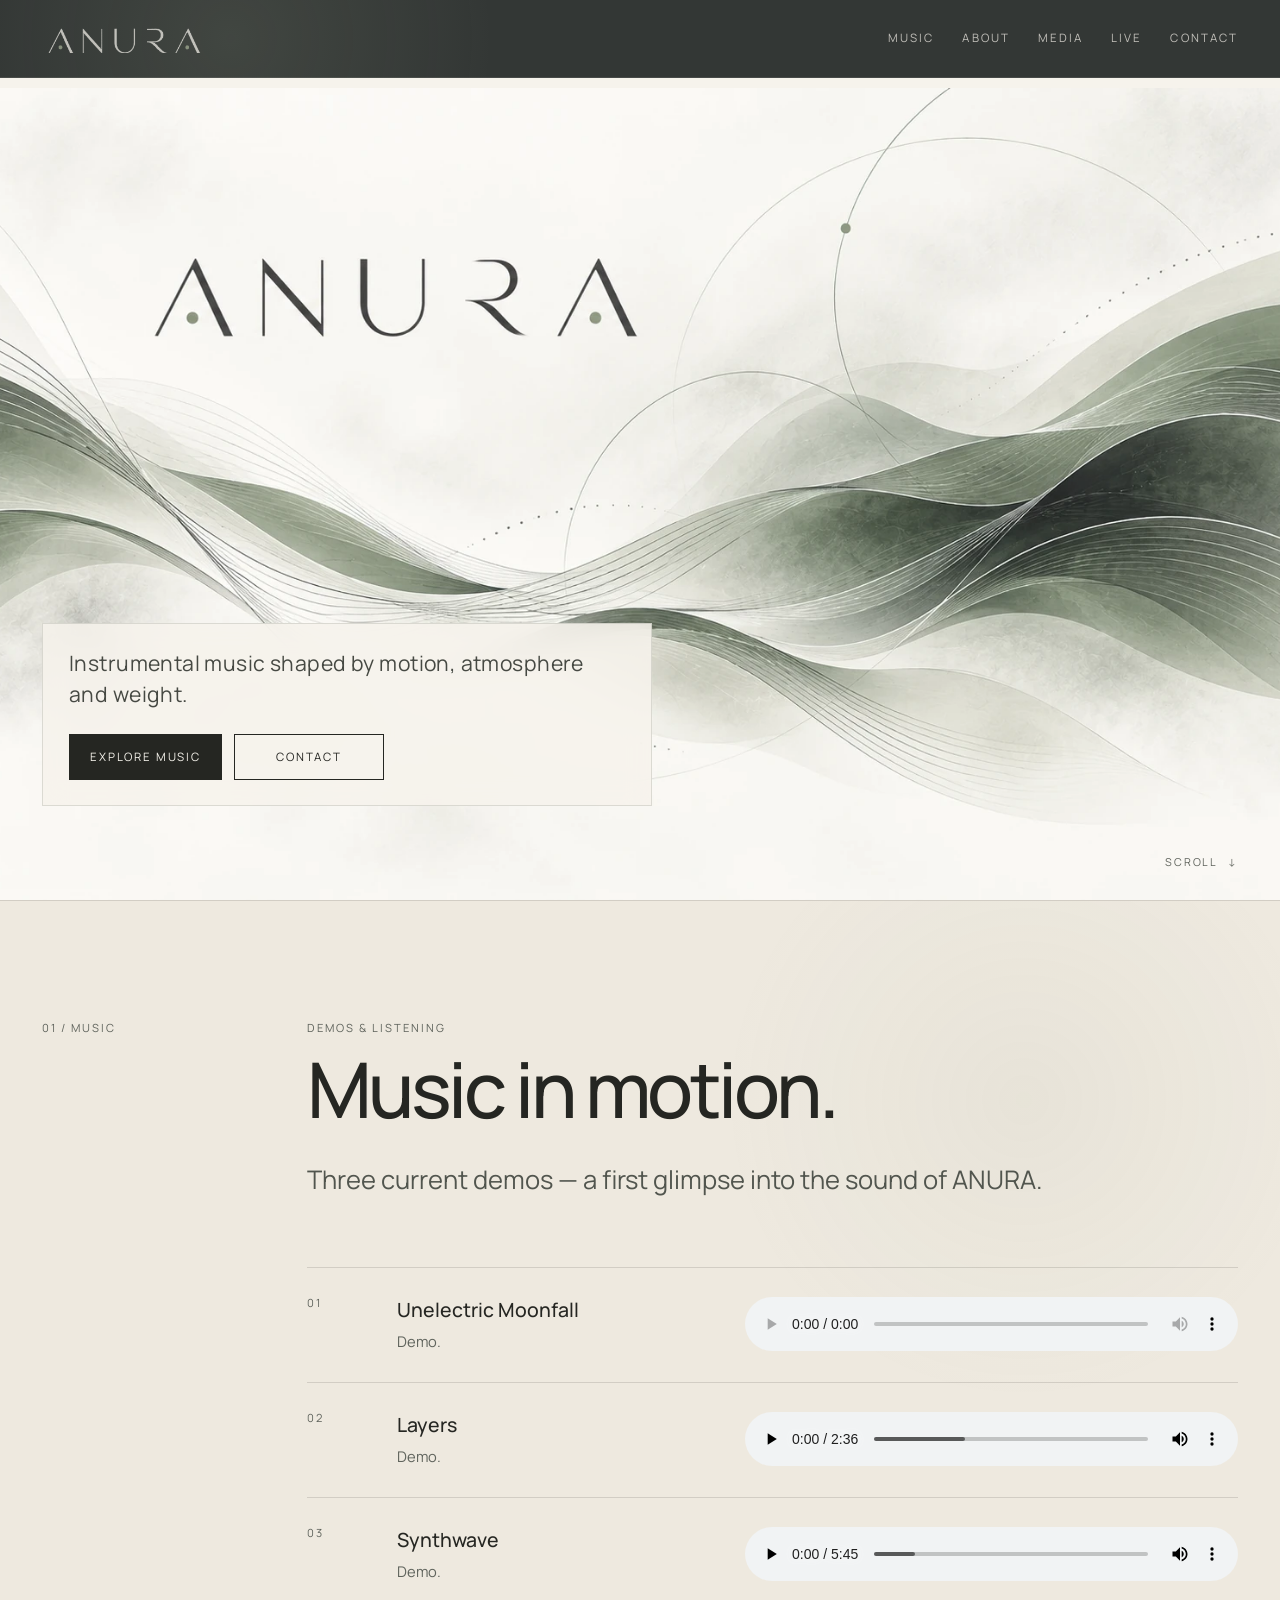
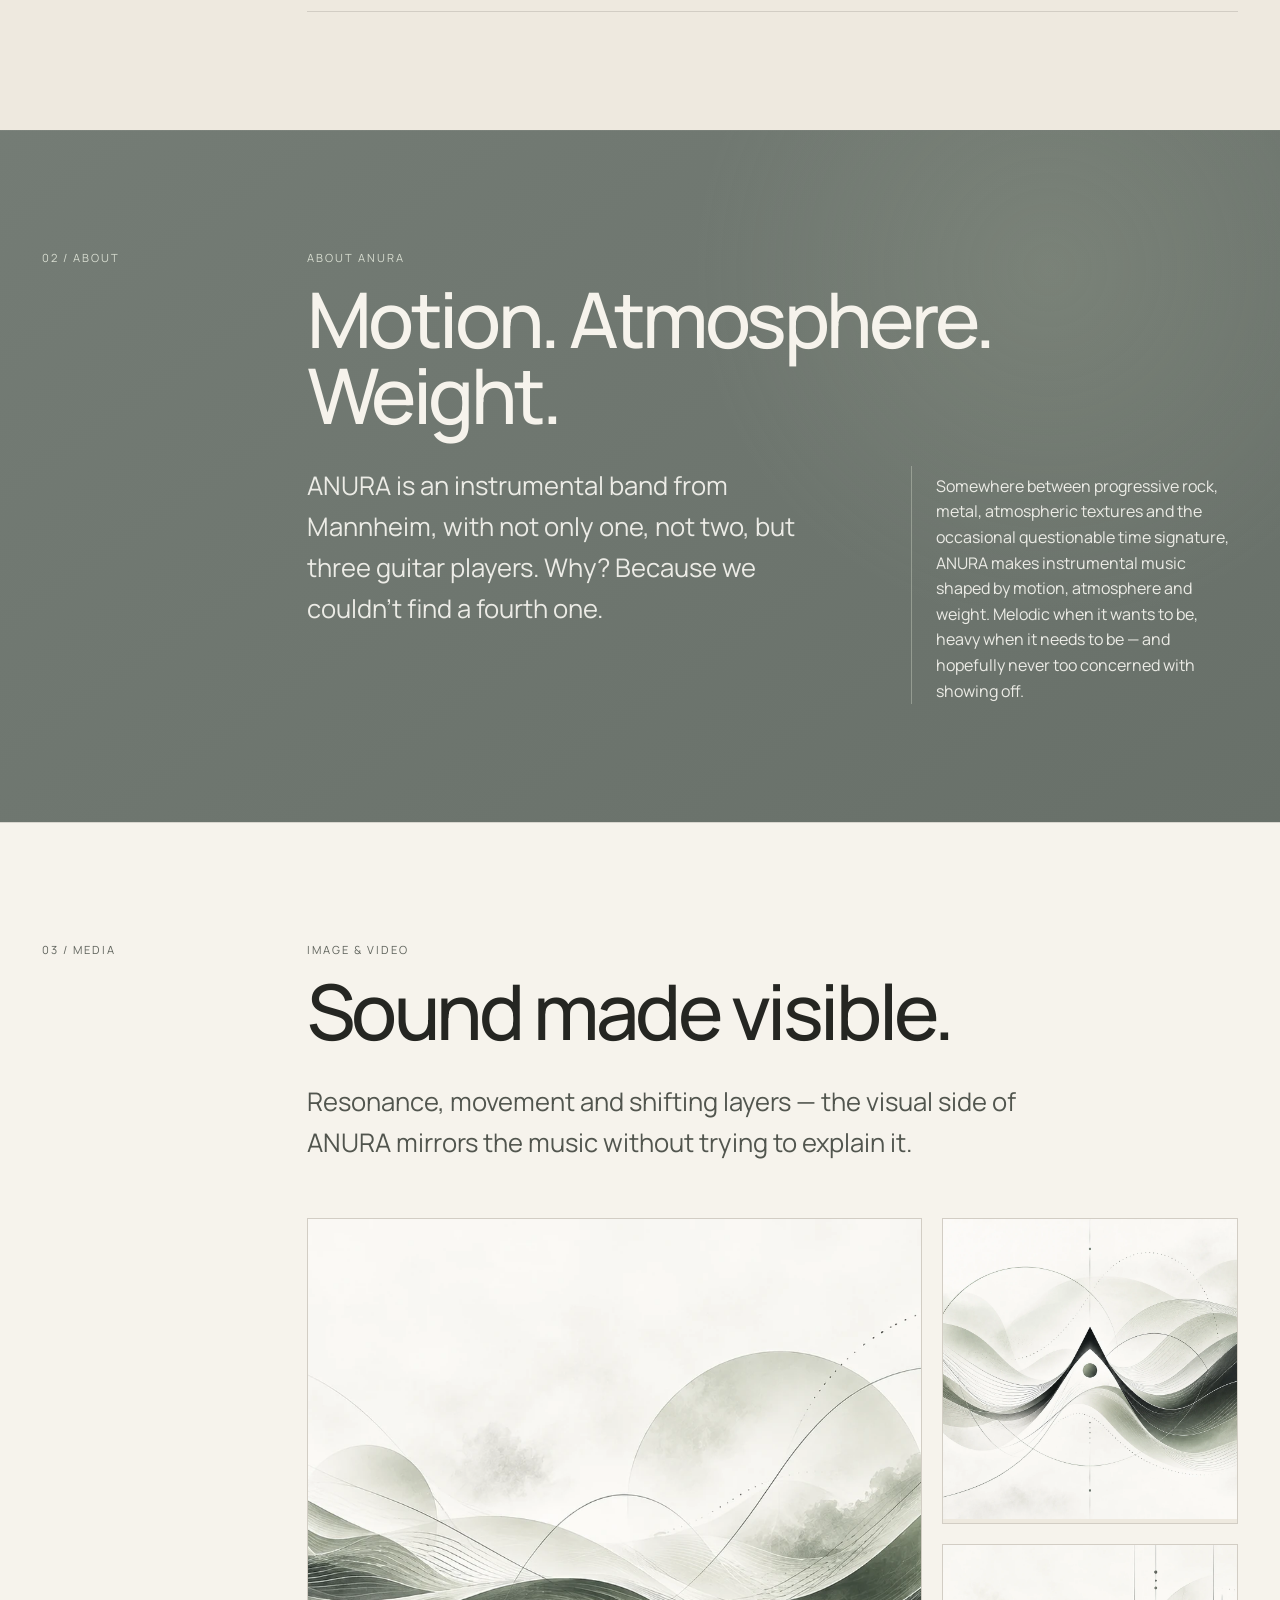
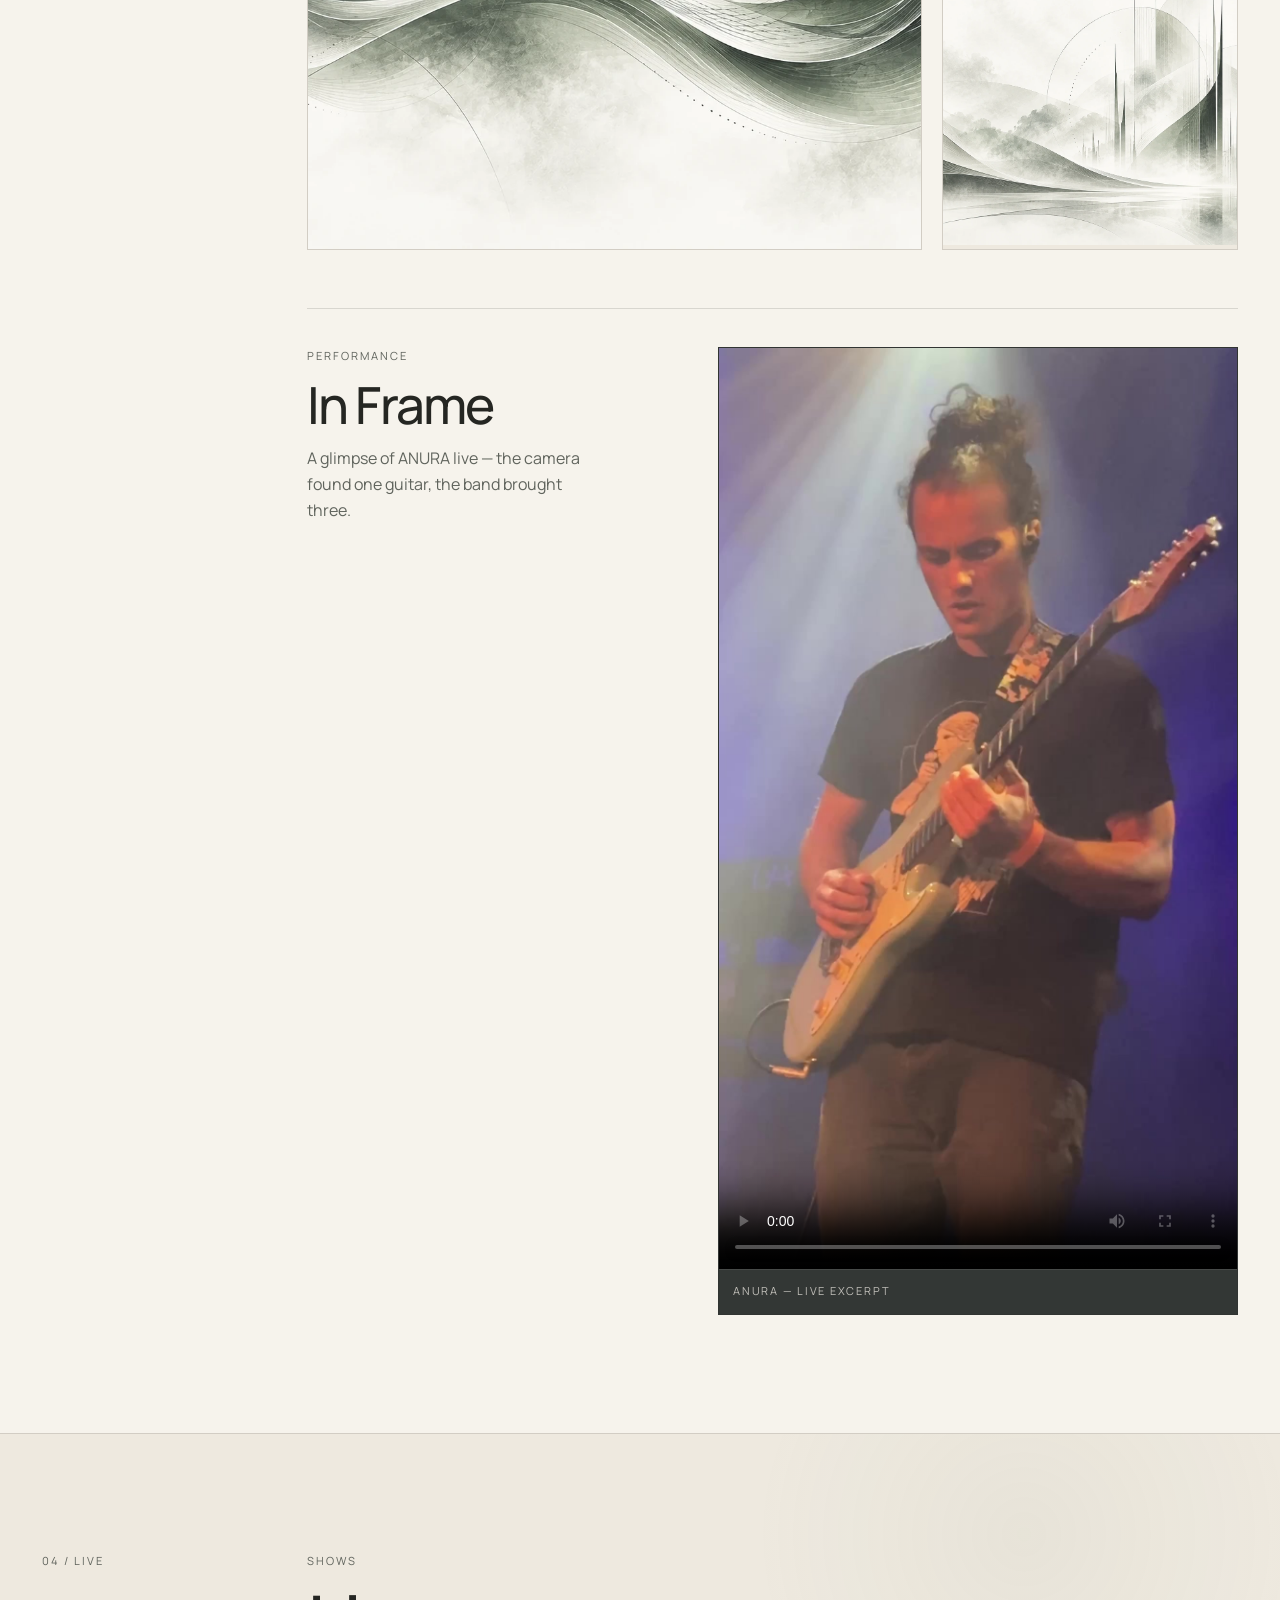
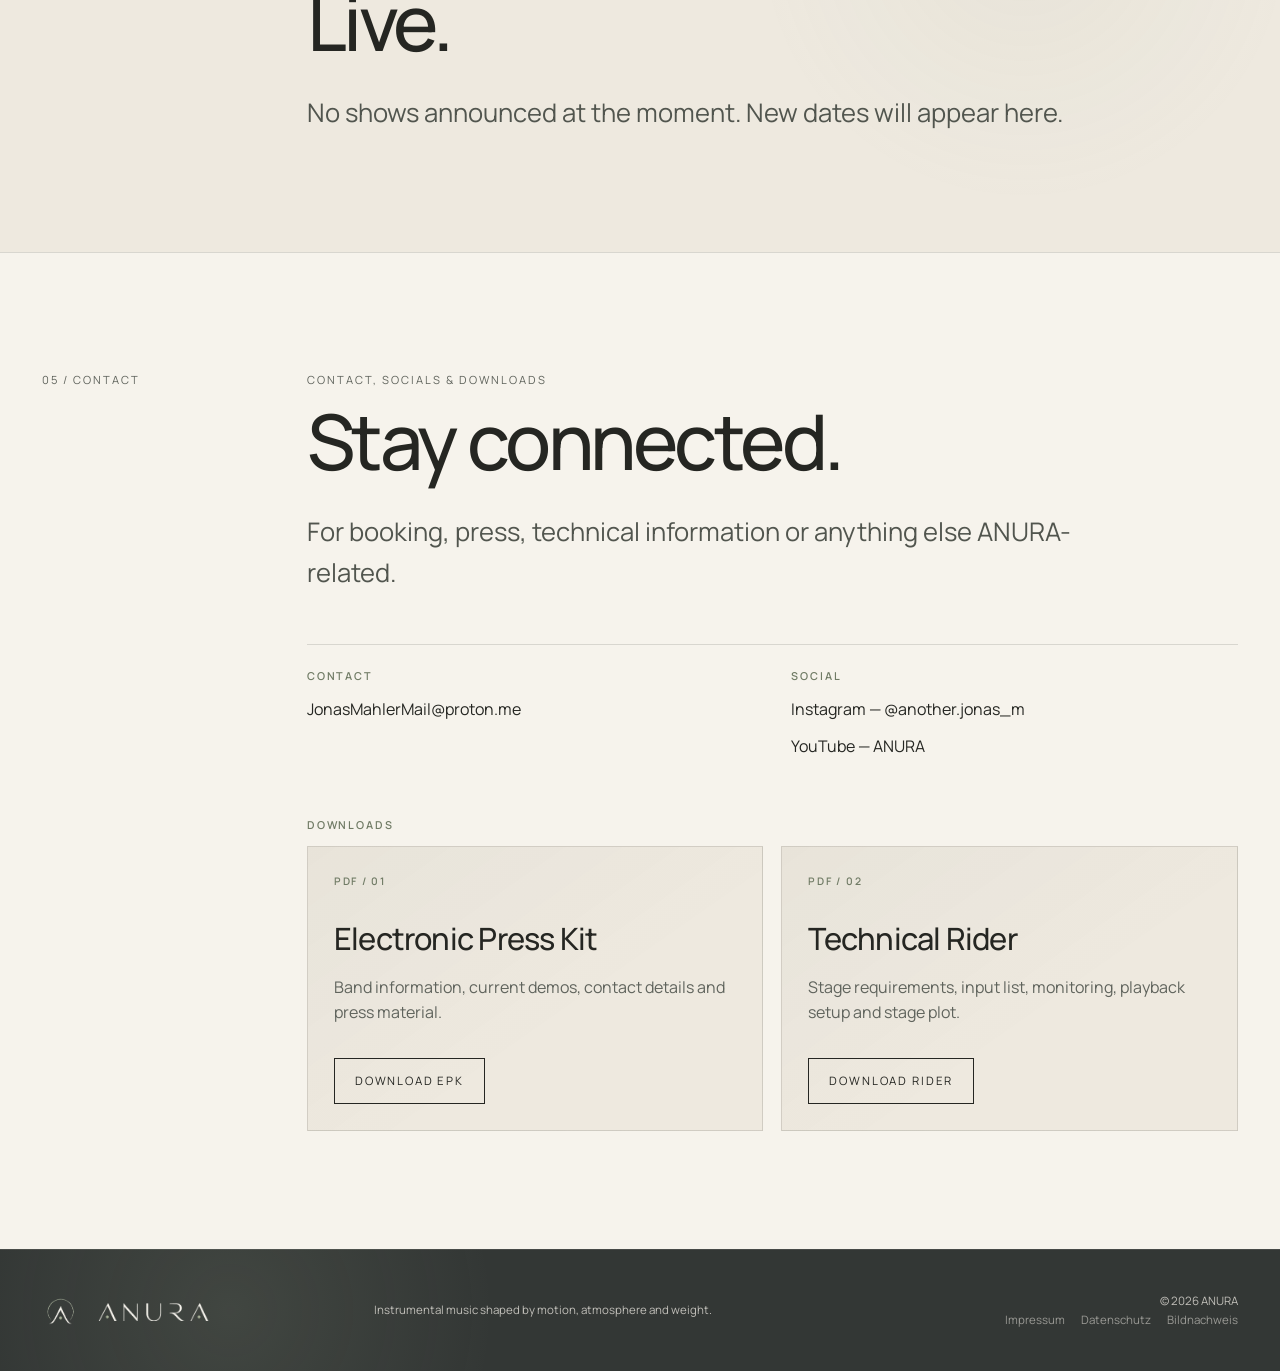
==== commit d5c02cd6: "Update index.html" ====
--- a/index.html
+++ b/index.html
@@ -87,7 +87,7 @@
             <div class="track-meta">
               <span class="track-number">01</span>
               <div>
-                <h3>Unelectric Moonfall (Demo)</h3>
+                <h3>Unelectric Moonfall</h3>
                 <p>Demo.</p>
               </div>
             </div>
@@ -101,7 +101,7 @@
             <div class="track-meta">
               <span class="track-number">02</span>
               <div>
-                <h3>Layers (Demo)</h3>
+                <h3>Layers</h3>
                 <p>Demo.</p>
               </div>
             </div>
@@ -115,7 +115,7 @@
             <div class="track-meta">
               <span class="track-number">03</span>
               <div>
-                <h3>Synthwave (Demo)</h3>
+                <h3>Synthwave</h3>
                 <p>Demo.</p>
               </div>
             </div>
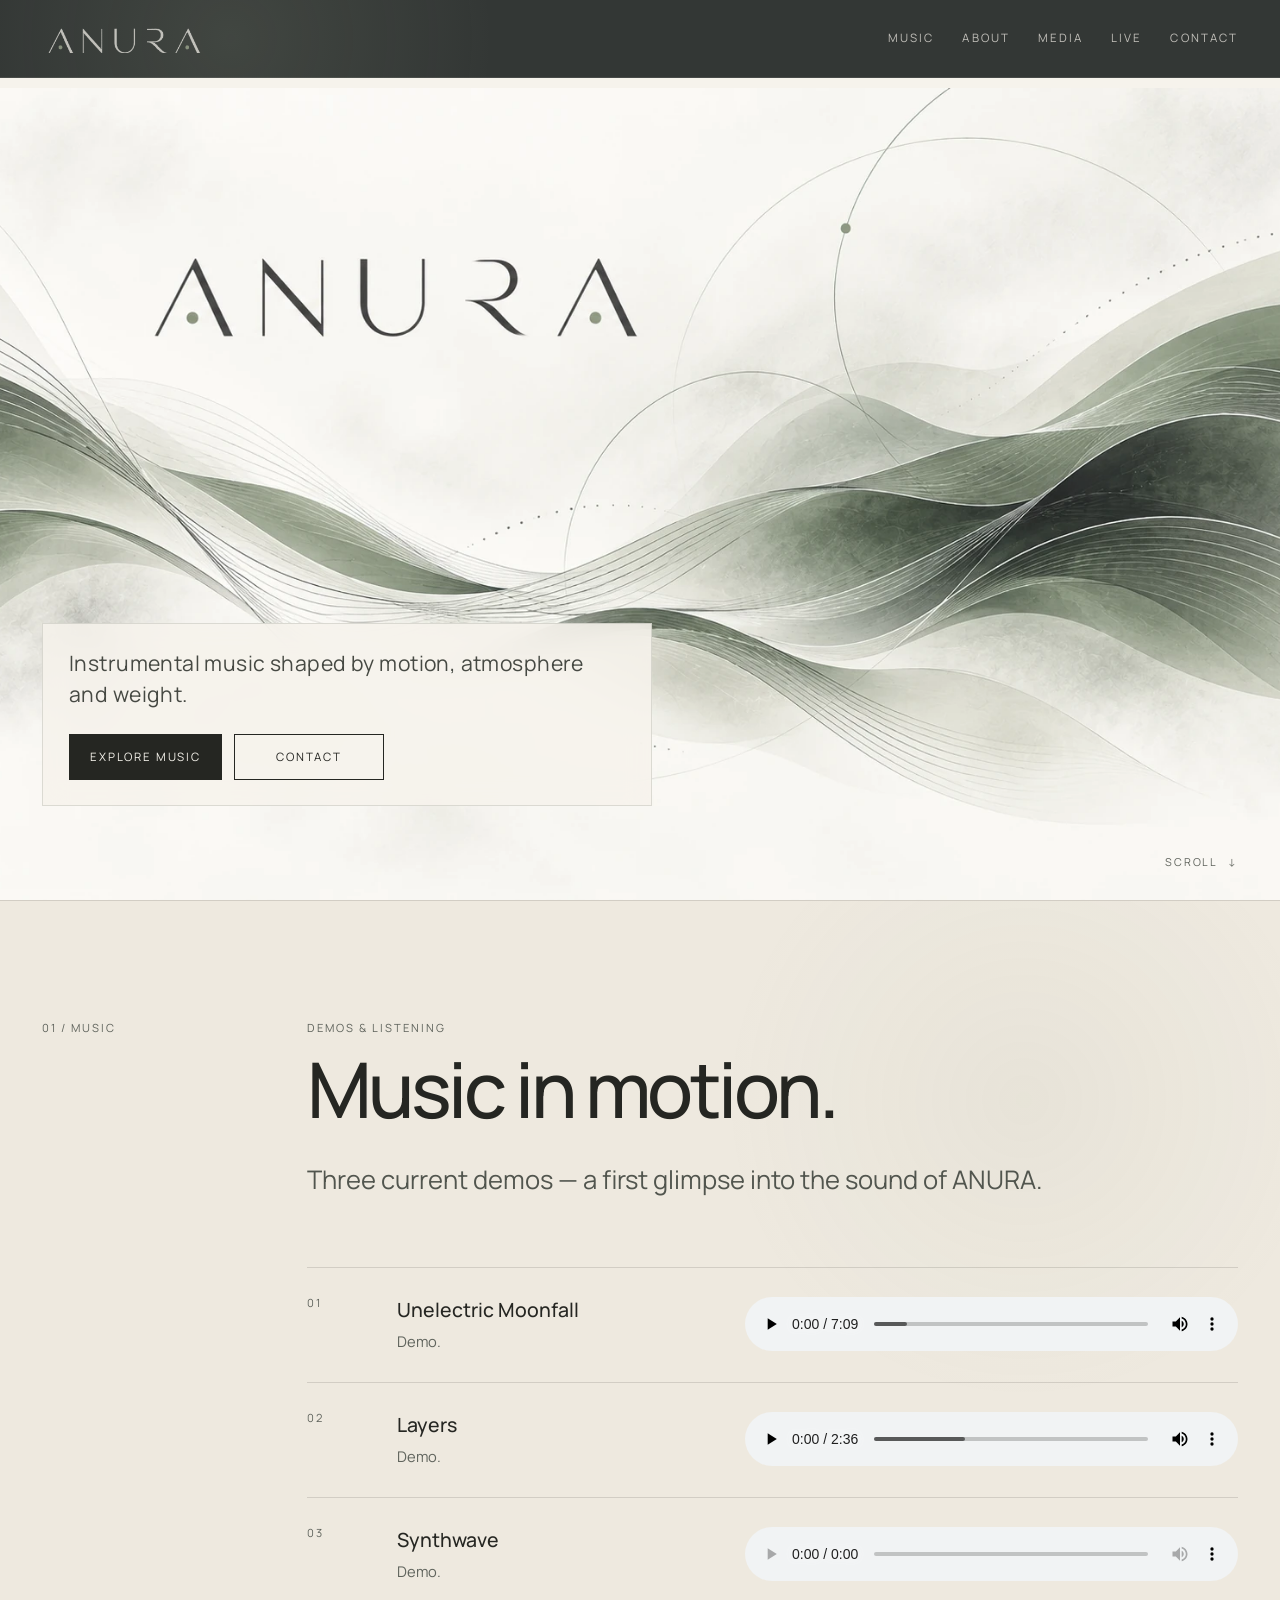
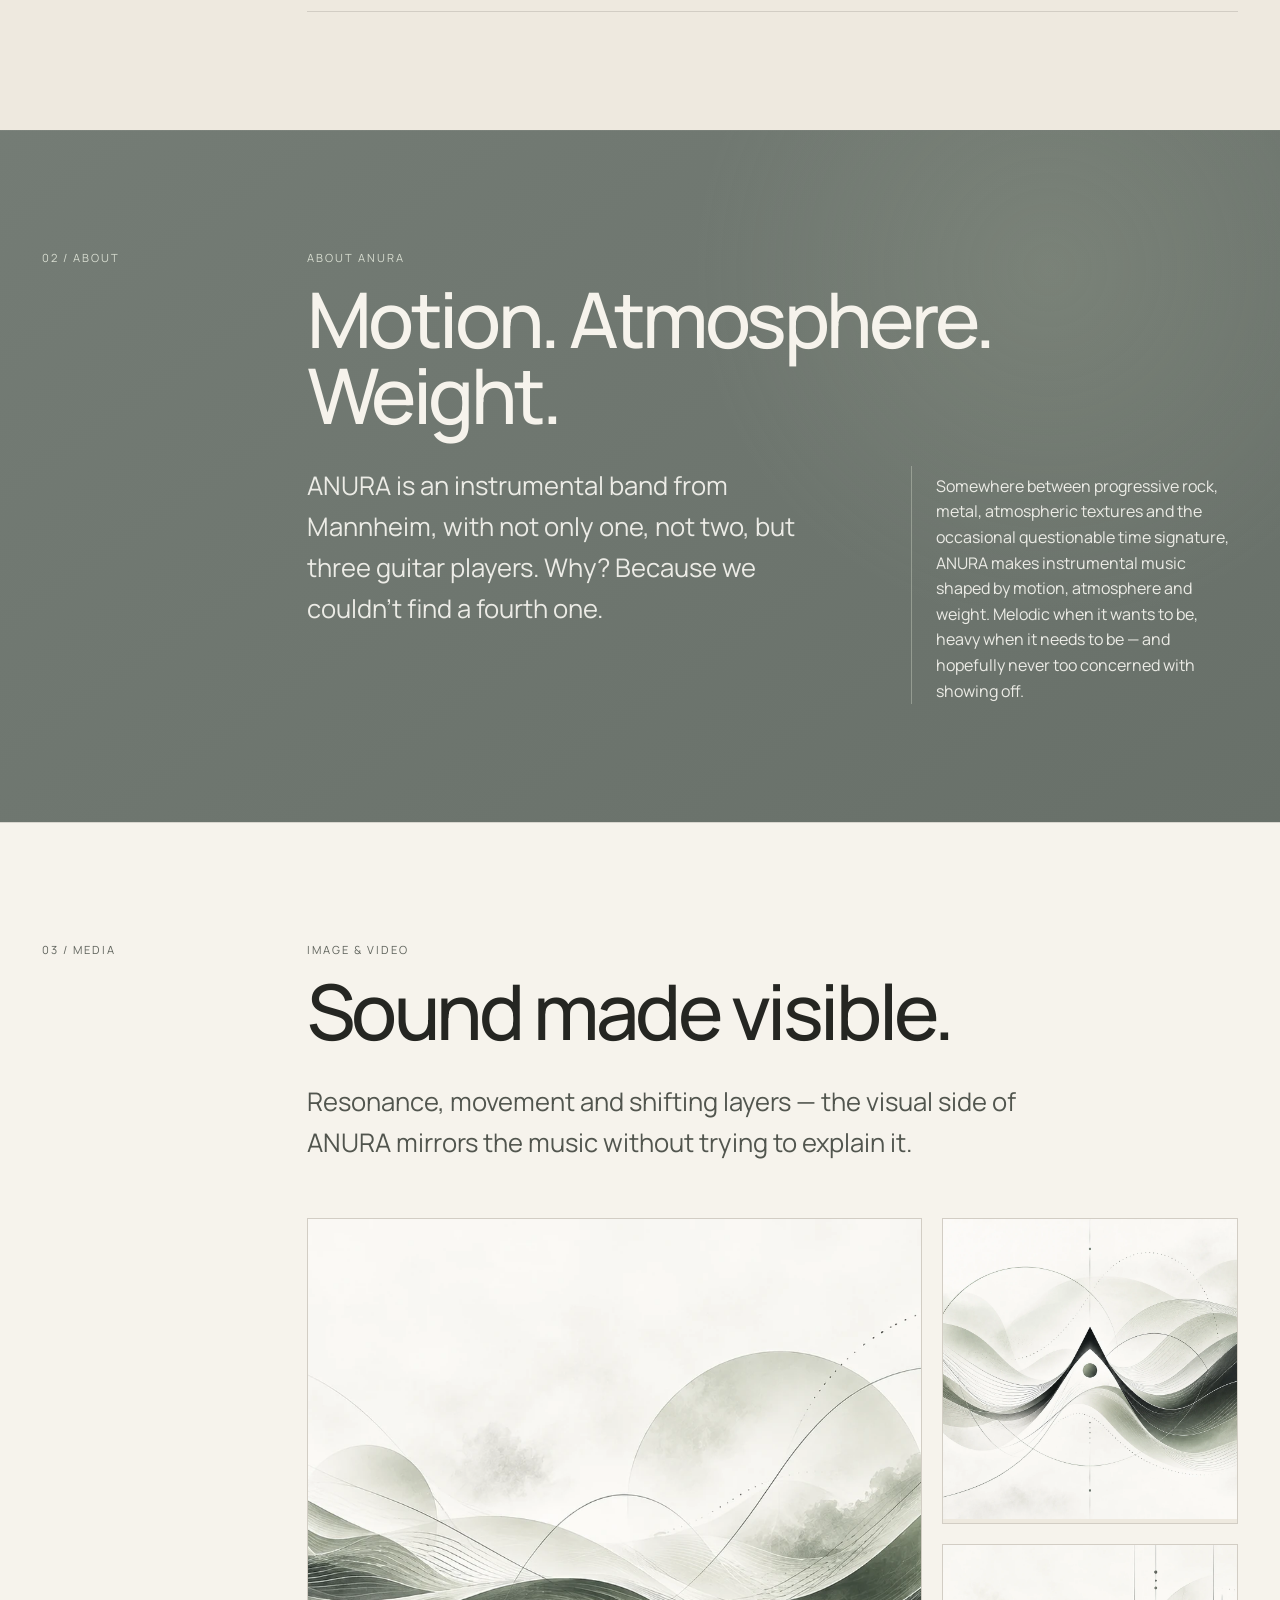
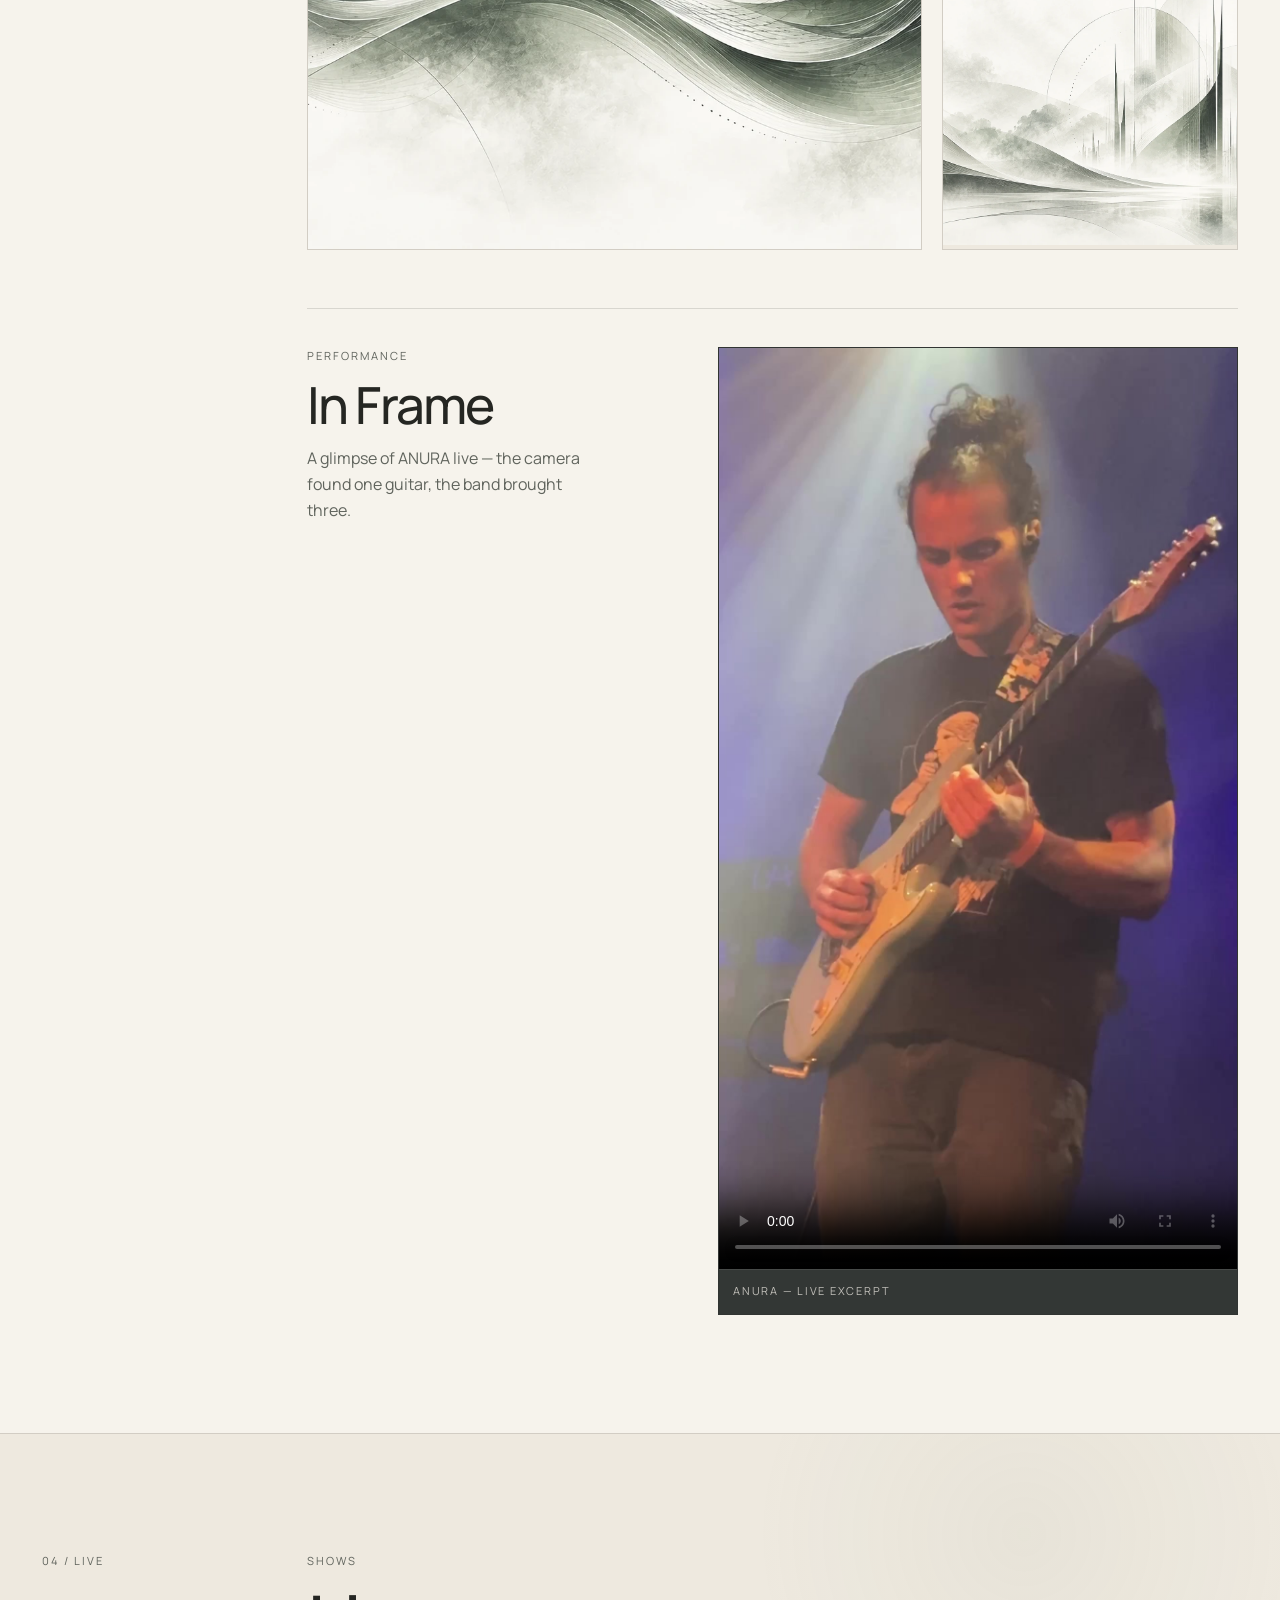
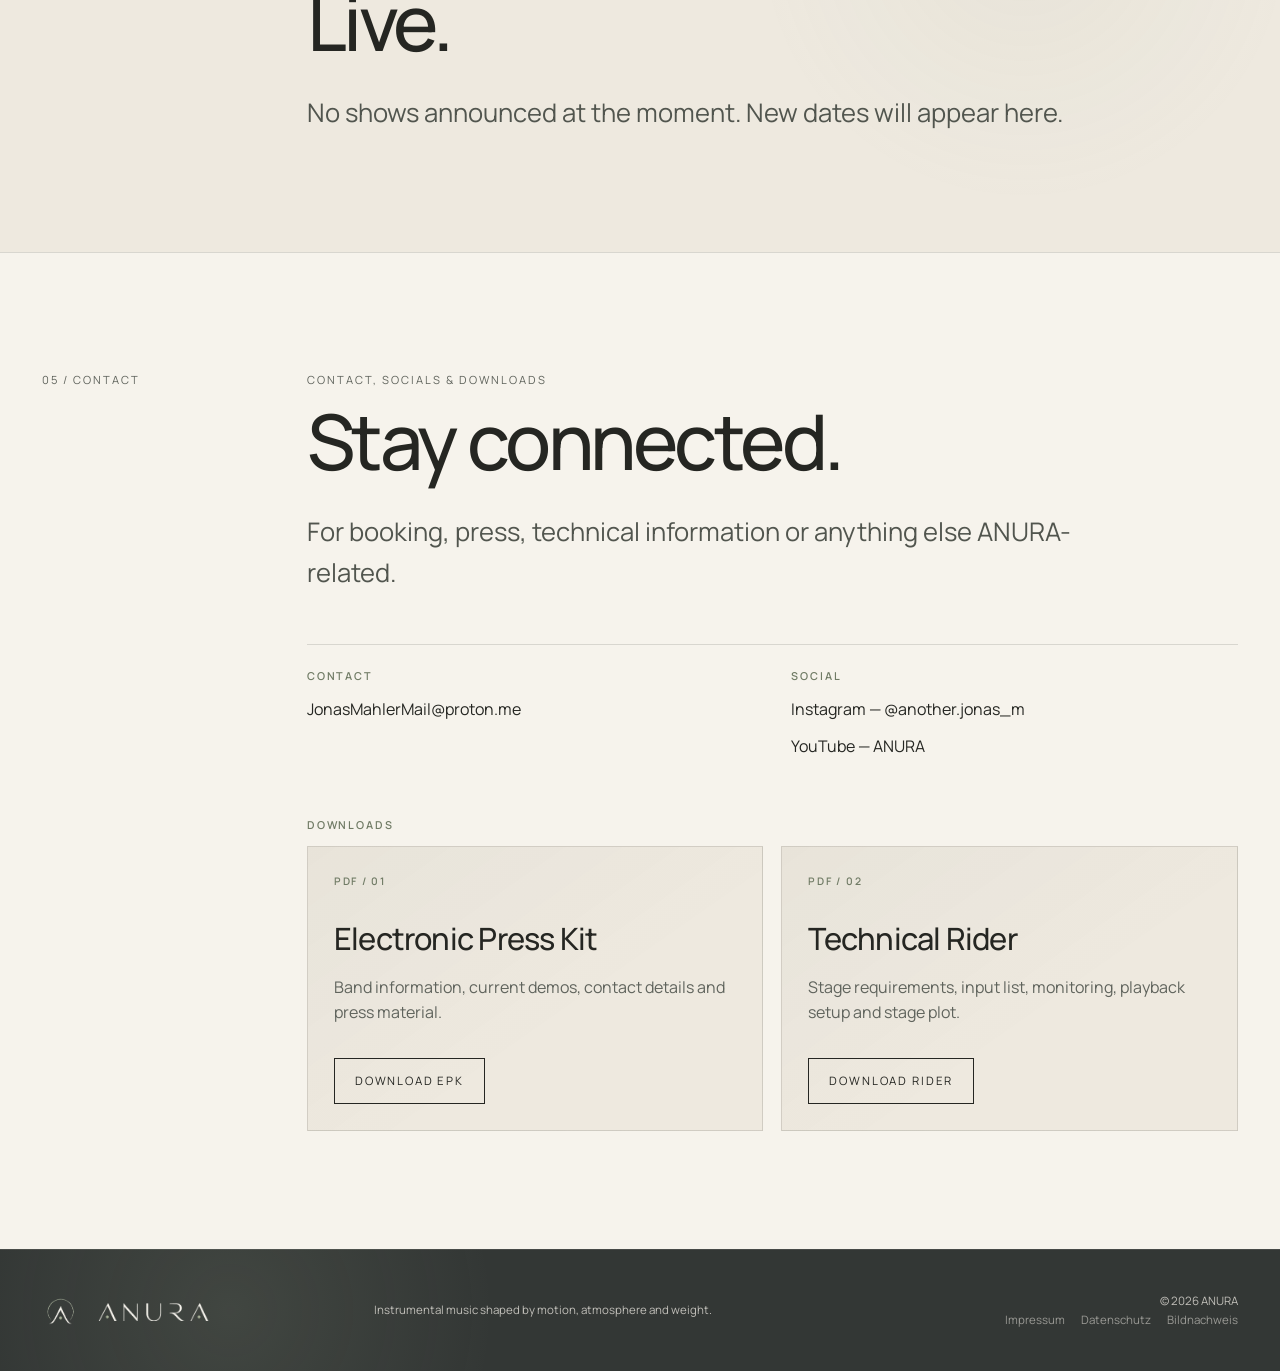
==== commit 1671c7ab: "Update index.html" ====
--- a/index.html
+++ b/index.html
@@ -92,7 +92,7 @@
               </div>
             </div>
             <audio controls preload="metadata">
-              <source src="media/audio/song1.wav" type="audio/wav">
+              <source src="media/audio/song1.mp3" type="audio/wav">
               Your browser does not support the audio element.
             </audio>
           </article>
--- a/style.css
+++ b/style.css
@@ -1521,3 +1521,100 @@
     margin: 0 0 42px;
   }
 }
+
+
+/* =========================================
+   v16.3 — mobile hero: show full ANURA artwork
+   ========================================= */
+
+@media (max-width: 700px) {
+  /* On phones the landscape artwork should be shown in full,
+     rather than being cropped to fill a tall hero area. */
+  .hero.hero-visual {
+    min-height: 0;
+    padding: 72px 20px 42px;
+    display: block;
+    background: var(--paper);
+  }
+
+  .hero.hero-visual .hero-art {
+    position: relative;
+    inset: auto;
+    width: calc(100% + 40px);
+    height: auto;
+    min-height: 0;
+    margin: 0 -20px;
+    overflow: hidden;
+    background: var(--paper);
+  }
+
+  .hero.hero-visual .hero-art img {
+    display: block;
+    width: 100%;
+    height: auto;
+    min-height: 0;
+    aspect-ratio: auto;
+    object-fit: contain;
+    object-position: center center;
+  }
+
+  /* Keep the text/buttons in the same content alignment,
+     but below the complete artwork on small screens. */
+  .hero.hero-visual .hero-panel {
+    position: relative;
+    width: 100%;
+    max-width: 580px;
+    margin: 24px 0 0;
+    padding: 22px 22px 23px;
+  }
+
+  .hero.hero-visual .scroll-hint {
+    display: none;
+  }
+}
+
+
+/* =========================================
+   v16.4 — verified mobile corrections
+   ========================================= */
+
+@media (max-width: 820px) {
+  /* Match the opened mobile navigation to the dark header/footer.
+     This also keeps the light navigation text readable. */
+  .main-nav {
+    background:
+      radial-gradient(circle at 18% 20%, rgba(166,176,150,.12), transparent 28%),
+      var(--graphite-deep);
+  }
+
+  .main-nav a {
+    color: rgba(246, 243, 236, .82);
+  }
+
+  .main-nav a:hover,
+  .main-nav a:focus-visible {
+    color: var(--paper);
+  }
+}
+
+@media (max-width: 700px) {
+  /* The fixed mobile header is roughly 84px high.
+     Leave enough room so no part of the artwork sits underneath it. */
+  .hero.hero-visual {
+    padding-top: 88px;
+  }
+
+  /* Preserve the entire landscape artwork on phone screens. */
+  .hero.hero-visual .hero-art {
+    width: calc(100% + 40px);
+    margin-left: -20px;
+    margin-right: -20px;
+  }
+
+  .hero.hero-visual .hero-art img {
+    width: 100%;
+    height: auto;
+    object-fit: contain;
+    object-position: center center;
+  }
+}
